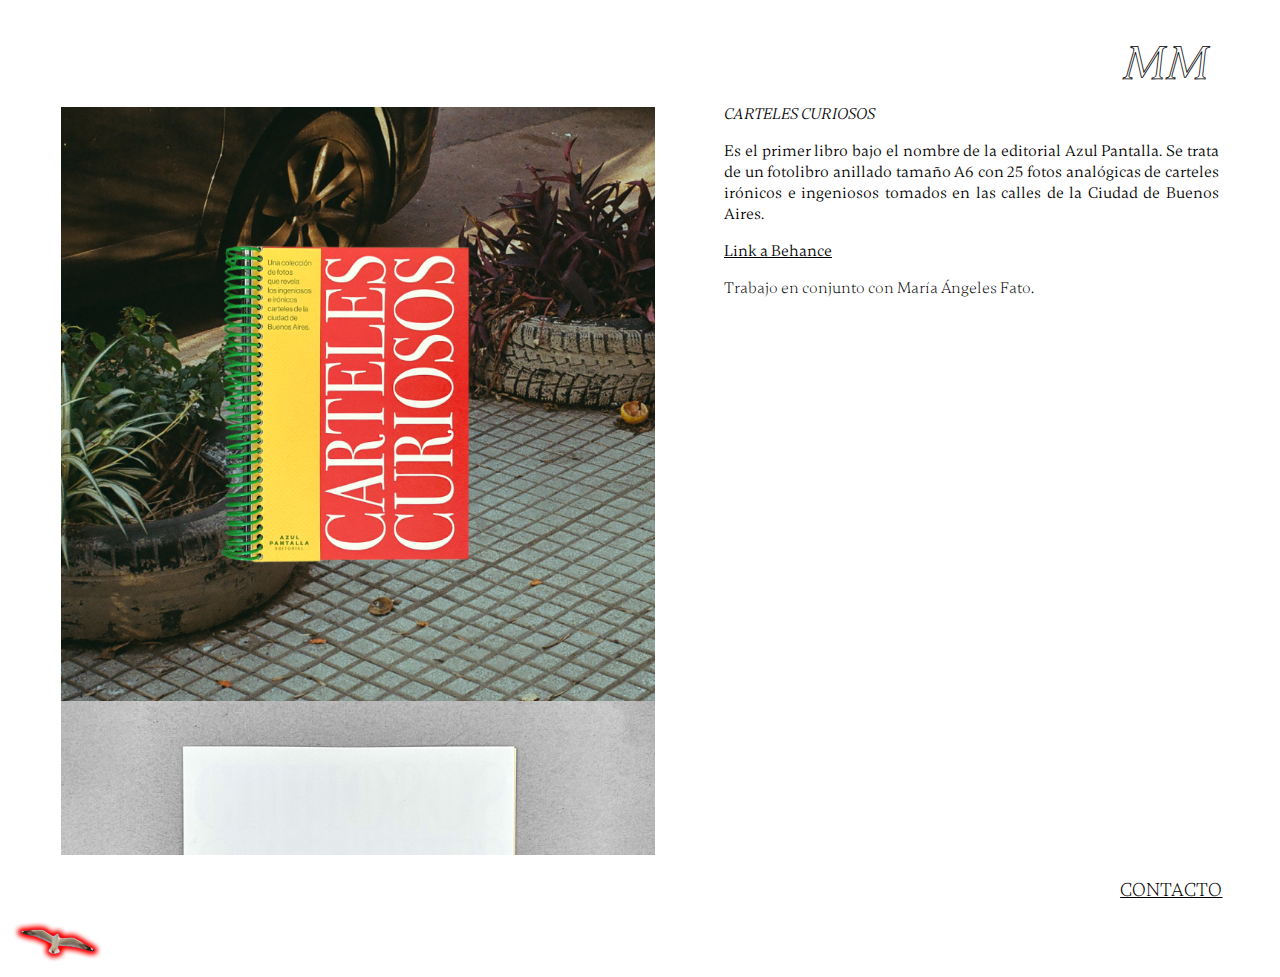
==== pages/carteles.html @ d60d1e5a "Add files via upload" ====
<!DOCTYPE html>
<html lang="en">
<head>
    <meta charset="UTF-8">
    <meta http-equiv="X-UA-Compatible" content="IE=edge">
    <meta name="viewport" content="width=device-width, initial-scale=1.0">
    <title>Haceme la gauchada</title>
    
   <link rel="stylesheet" href="estiloscarteles.css">

</head>
<body>
       
    
<div class="contenedor">

<nav class="nav">

      <a href="../index.html" class="icono"><h1>MM</h1> </a>
</nav>

<main class="main-content">
    <p align="left"> <img src="imagenes2/carteles1.png" alt="" width="90%" style="float: inline-start" class="scroll"></p>
    <p align="left"> <img src="imagenes2/carteles3.png" alt="" width="90%" style="float: inline-start" class="scroll"></p>  
    <p align="left"> <img src="imagenes2/carteles4.png" alt="" width="90%" style="float: inline-start" class="scroll"></p> 
    <p align="left"> <img src="imagenes2/carteles5.png" alt="" width="90%" style="float: inline-start" class="scroll"></p> 
    <p align="left"> <img src="imagenes2/carteles2.png" alt="" width="90%" style="float: inline-start" class="scroll"></p> 
</main> 

<main class="main-content2">
    <h2> CARTELES CURIOSOS </h2>   
    <p class="parrafo"> Es el primer libro bajo el nombre de la editorial Azul Pantalla. Se trata de un fotolibro anillado tamaño A6 con 25 fotos analógicas de carteles irónicos e ingeniosos tomados en las calles de la Ciudad de Buenos Aires.
        </p>
    <p class="parrafo"> <a href= "https://www.behance.net/gallery/180832229/Carteles-Curiosos-Fotolibro-Azul-Pantalla-Editorial" target="_blank" style=color:black;> Link a Behance</a></p>
    <p class="parrafo2">Trabajo en conjunto con María Ángeles Fato.</p>
</main> 
   
<aside class="side-area">

</aside> 

<aside class="side-area2">

</aside>  
<footer class="footer">
    <a href="sobremi.html"><h3 class="icono2"> CONTACTO </h3></a>
</footer>
</div> 
<div class="cursor">
    <img src="imagenes2/cursor3.png">
          <script>
                const cursor = document.querySelector('.cursor');
    
    document.addEventListener('mousemove', e => {
        cursor.setAttribute("style", "top: "+(e.pageY - 10)+"px; left: "+(e.pageX - 10)+"px;")
    })
    
          </script>
    </div>
</body>

</html>
---- pages/estiloscarteles.css ----
@font-face {
    font-family: miFuente ;
    src: url(../fuente/Gambetta-Italic.otf);
    font-weight: 200;
    font-size: large;
 
} 

@font-face {
    font-family: miFuente2 ;
    src: url(../fuente/Gambetta-Regular.otf);
    font-weight: 100;
} 

@font-face {
    font-family: miFuente3 ;
    src: url(../fuente/Gambetta-Light.otf);
    font-weight: 100;
} 

*{
    box-sizing: border-box;
}

header { 
content: flex;
} 

.contenedor{
width: 100%;
height: 100vh;
display:grid;
grid-template-areas: 
"nav nav nav nav"
"side-area main Main2 side-area2"
"side-area main Main2 side-area2"
"footer footer footer footer";
grid-gap: 0.2rem;
grid-template-rows: 80px 1fr 1fr 50px;
grid-template-columns: 50px 4fr 3fr 50px;

}

.nav{
    grid-area:nav;
    display: block;
    clear: both;
    /* background-color: yellow; */
}

h1 {
    font-family: miFuente;
    font-size: 3em;
    font-weight: 200;
    text-align: right;
    margin-top: 2%;
    margin-right: 5%;
    -webkit-text-fill-color: transparent;
    -webkit-text-stroke: 0.8px;
}


.main-content{
    grid-area: main;
  overflow: scroll;
}

p {
    gap: 0;
   
}
h2{
    font-family: miFuente;
    font-size: 1em;
    font-weight: 200;
   
}

h3 {
    font-family: miFuente3;
    font-size: 1.2em;
    font-weight: 200;
    margin-left: 88%;
}

.icono{
    text-decoration: none;
    color: black;

}

.icono2{
    text-decoration: none;
    color: black;
    text-decoration: underline;
    color: black;

}

.icono2:hover {
    color: red;
     transition: .4es ease;
       }  


.icono:hover {
    color: red;
     transition: .4es ease;
       }  
   

.parrafo{
   
    font-family: miFuente2;
    font-size: 1em;
    font-weight: 200;
    text-align: justify;
}
.parrafo2{
    font-family: miFuente3;
    font-size: 1em;
    font-weight: 200; 
    text-align: justify;
}


.main-content2{
    grid-area: Main2;
    /* background-color: aqua; */
   
}

.side-area {
    /* background-color: blueviolet; */
    grid-area: side-area;
}

.side-area2 {
    /* background-color: pink; */
    grid-area: side-area2;
} 

.footer {
    grid-area: footer;
}




@media  (max-width:800px){

    h1 {
        font-family: miFuente;
        font-size: 3em;
        font-weight: 200;
        margin-top: 2%;
        margin-left: 40%;
    
        -webkit-text-fill-color: transparent;
        -webkit-text-stroke: 0.8px;
    }
    .footer {
        grid-area: footer;
       
    }

    .scroll {
    margin-left: 5%;
   }  

   h2 {
    margin-left: 5%;
   }  

   h3 {
    font-family: miFuente3;
    font-size: 1.2em;
    font-weight: 200;
    margin-left: 40%;
}

    .parrafo{
        font-family: miFuente2;
        font-size: 1em;
        font-weight: 200;
        width: 85%;
        margin-left: 5%;
        text-align: justify;
       
       
    }
    .contenedor  { grid-template-columns: 1fr;
        grid-template-rows: 0.4fr 0.4fr 10fr 0.5fr 1.2fr 1fr;
        grid-template-areas: 
        "nav"
        "side-area"
        "main"
        "Main2"
        "side-area2"
        "footer";
}

}

.cursor {
    
   
    position: absolute;
    transition-duration: 1000ms;
    transition-timing-function: ease-out;
    animation: cursorAnim .5s infinite alternate;
    pointer-events: none;
}
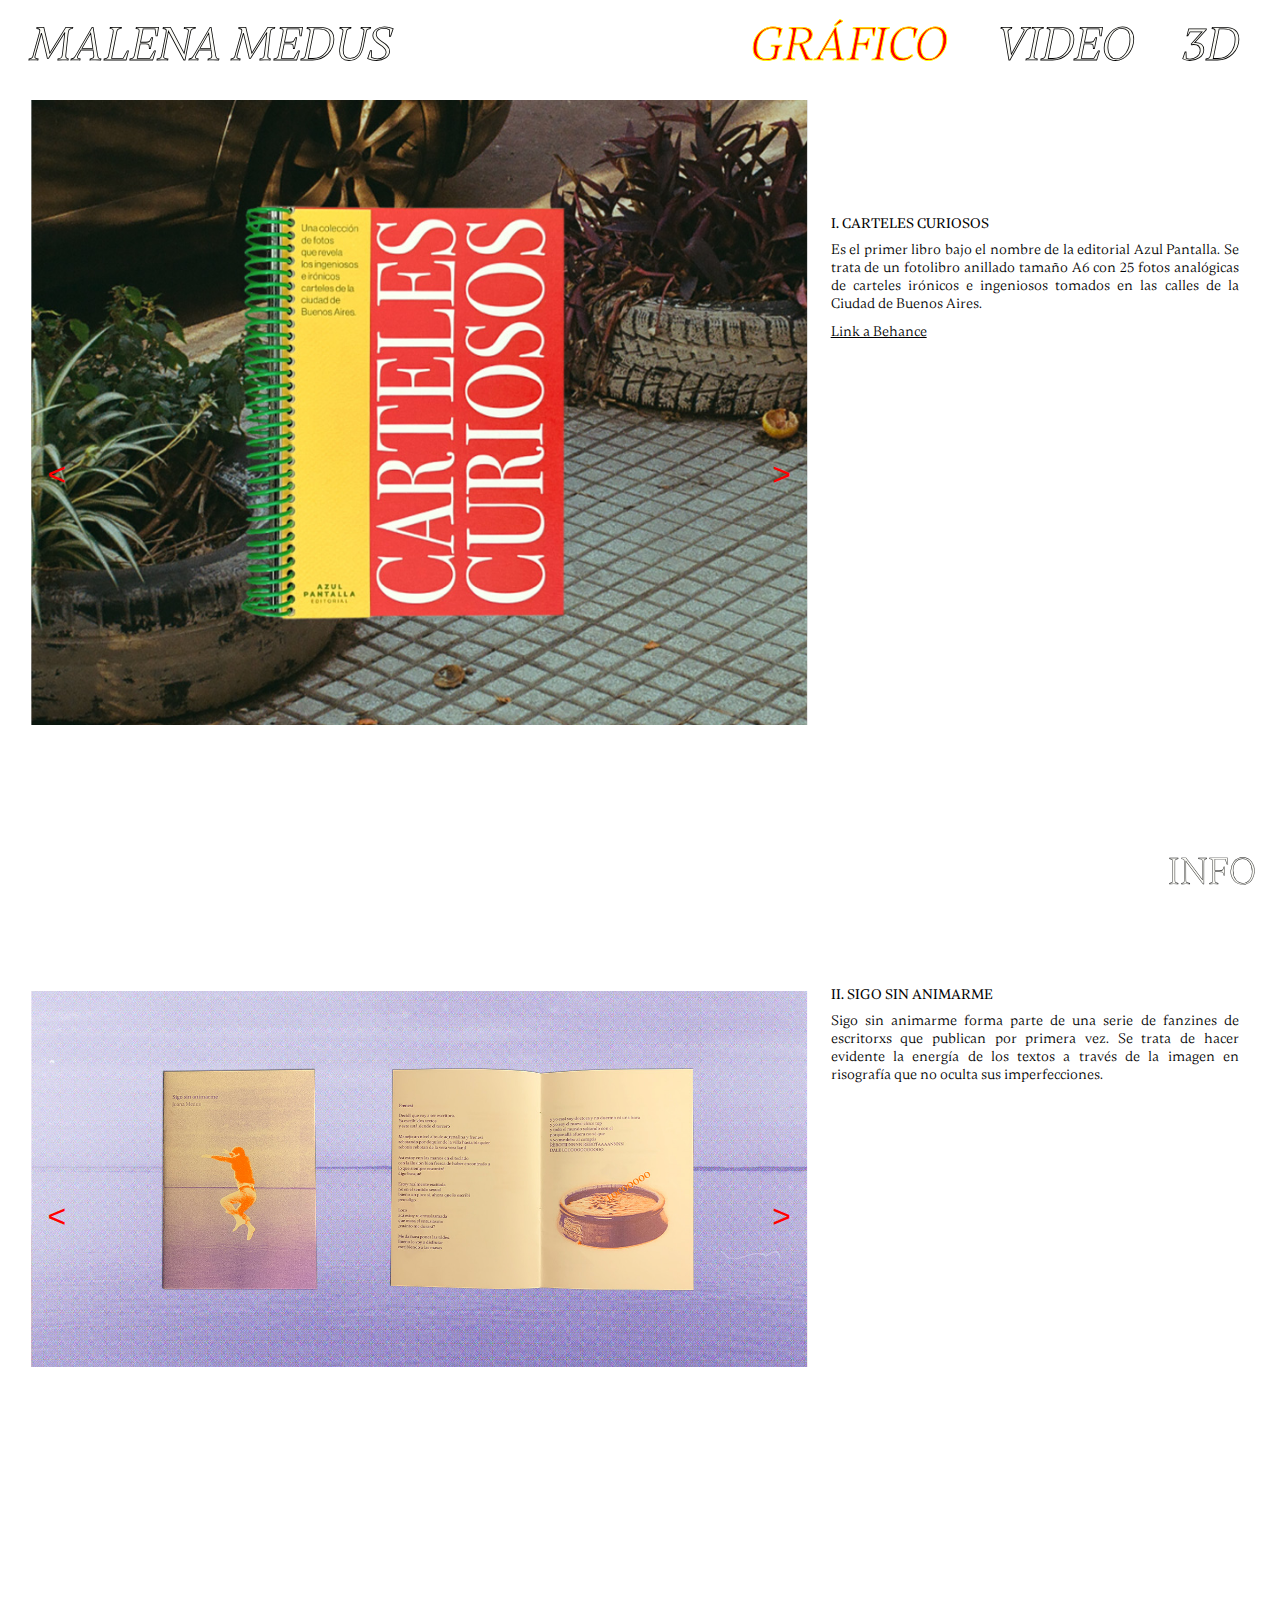
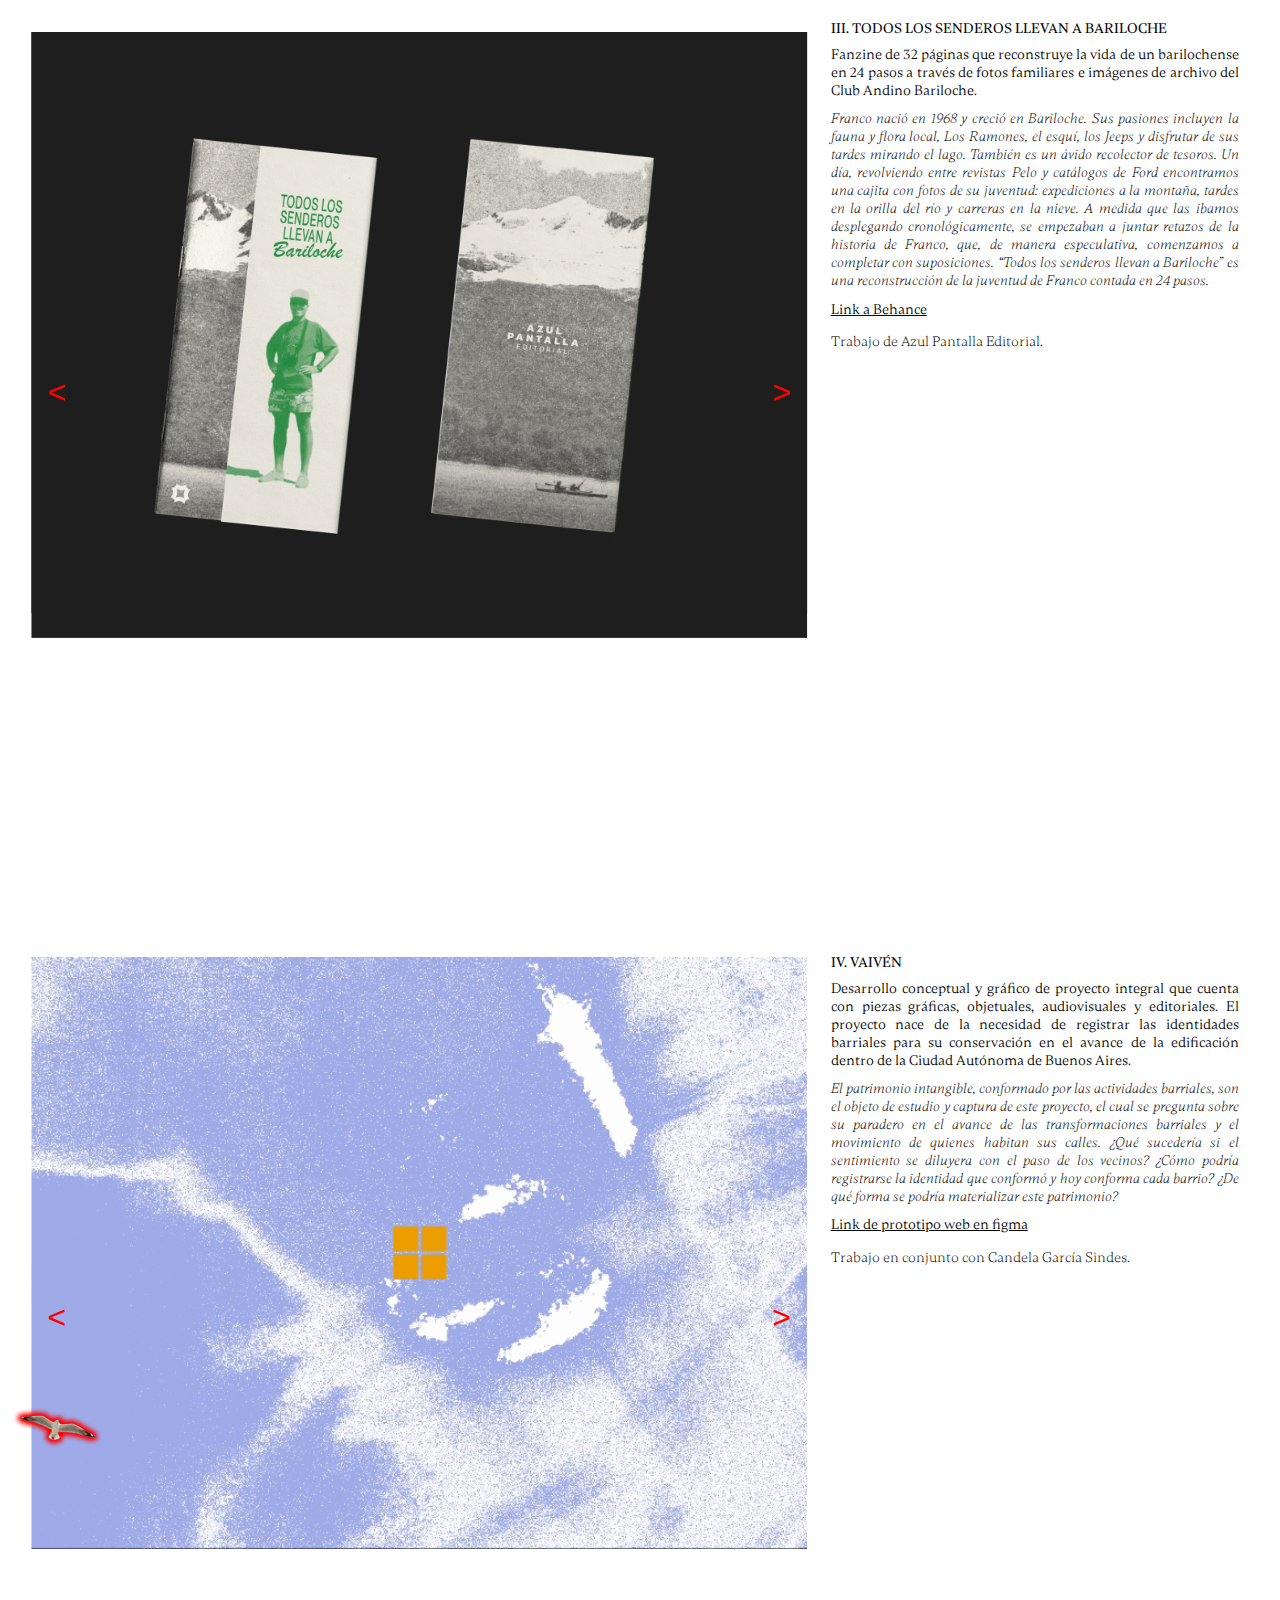
==== commit a0f7631e: "Add files via upload" ====
--- a/pages/carteles.html
+++ b/pages/carteles.html
@@ -4,7 +4,7 @@
     <meta charset="UTF-8">
     <meta http-equiv="X-UA-Compatible" content="IE=edge">
     <meta name="viewport" content="width=device-width, initial-scale=1.0">
-    <title>Haceme la gauchada</title>
+    <title>Gráfico</title>
     
    <link rel="stylesheet" href="estiloscarteles.css">
 
@@ -13,48 +13,293 @@
        
     
 <div class="contenedor">
-
-<nav class="nav">
-
-      <a href="../index.html" class="icono"><h1>MM</h1> </a>
-</nav>
-
-<main class="main-content">
-    <p align="left"> <img src="imagenes2/carteles1.png" alt="" width="90%" style="float: inline-start" class="scroll"></p>
-    <p align="left"> <img src="imagenes2/carteles3.png" alt="" width="90%" style="float: inline-start" class="scroll"></p>  
-    <p align="left"> <img src="imagenes2/carteles4.png" alt="" width="90%" style="float: inline-start" class="scroll"></p> 
-    <p align="left"> <img src="imagenes2/carteles5.png" alt="" width="90%" style="float: inline-start" class="scroll"></p> 
-    <p align="left"> <img src="imagenes2/carteles2.png" alt="" width="90%" style="float: inline-start" class="scroll"></p> 
+    <header>
+    
+        <h1>
+        <a href="../index.html" class="logocorto"> MM </a>
+        <a href="../index.html" class="logo"> MALENA MEDUS </a>
+        </h1>
+        <nav>
+              <h1>
+        
+        <a href="carteles.html" class="graficocorto"> 1. </a>
+        <a href="energia.html" class="videocorto"> 2.</a>
+        <a href="sonirico.html" class="tresdecorto"> 3. </a> 
+        
+        <a href="carteles.html" class="grafico"> GRÁFICO </a>
+        <a href="energia.html" class="video"> VIDEO</a>
+        <a href="sonirico.html" class="tresde"> 3D </a> 
+        
+        </h1>
+        
+        </nav>
+        </header>
+
+
+
+<main class="main">
+
+    <div class="carousel">
+    
+      <img src="imagenes2/carteles4.jpg" alt="" width="100%"  >
+      <img src="imagenes2/carteles2.jpg" alt="" width="100%">
+      <img src="imagenes2/carteles3.jpg" alt=""  width="100%" >
+      <img src="imagenes2/carteles1.jpg" alt=""  width="100%">
+      
+
+  <button class="prev"> < </button>
+  <button class="next"> > </button>
+              </div>
+            </main> 
+              <main class="mainuno">
+                <h2> I. CARTELES CURIOSOS </h2>   
+                <p class="parrafo"> Es el primer libro bajo el nombre de la editorial Azul Pantalla. Se trata de un fotolibro anillado tamaño A6 con 25 fotos analógicas de carteles irónicos e ingeniosos tomados en las calles de la Ciudad de Buenos Aires.
+                    </p>
+                <p class="link"> <a href= "https://www.behance.net/gallery/180832229/Carteles-Curiosos-Fotolibro-Azul-Pantalla-Editorial" target="_blank" style=color:black;> Link a Behance</a></p>
+                <!-- <p class="parrafo2">Trabajo de Azul Pantalla Editorial.</p> -->
+                
+            </main> 
+  
+ <main class="main2">
+<div class="carousel2">
+    
+   
+     <img src="imagenes2/animo2.jpg" alt="" width="100%">
+      
+     
+     <img src="imagenes2/animo.jpg" alt="" width="100%">
+
+     <button class="prev2"> < </button>
+     <button class="next2"> > </button>
+          </div>
+        </main> 
+          <main class="maindos">
+            <h2> II. SIGO SIN ANIMARME </h2>   
+            <p class="parrafo"> Sigo sin animarme forma parte de una serie de fanzines de escritorxs que publican por primera vez. Se trata de hacer evidente la energía de los textos a través de la imagen en risografía que no oculta sus imperfecciones.
+           
+        
+    </main> 
+
+    <main class="main3">
+          <div class="carousel4">
+   
+         
+         
+        <img src="imagenes2/INTERIORDOBLADO.gif" alt="" width="100%" >
+        
+    
+        <img src="imagenes2/bari3.jpg" alt=""width="100%" >
+        <img src="imagenes2/bariloche1.jpg"  width="100%">
+
+        <button class="prev4"> < </button>
+        <button class="next4"> > </button>
+           
+                  </div>
+                </main> 
+                  <main class="maintres">
+                    <h2> III. TODOS LOS SENDEROS LLEVAN A BARILOCHE </h2>   
+                    <p class="parrafo"> Fanzine de 32 páginas que reconstruye la vida de un barilochense en 24 pasos a través de fotos familiares e imágenes de archivo del Club Andino Bariloche. </p>
+                
+                        <p class="parrafo3">   Franco nació en 1968 y creció en Bariloche. Sus pasiones incluyen la fauna y flora local, Los Ramones, el esquí, los Jeeps y disfrutar de sus tardes mirando el lago. También es un ávido recolector de tesoros.
+                            Un día, revolviendo entre revistas Pelo y catálogos de Ford encontramos una cajita con fotos de su juventud: expediciones a la montaña, tardes en la orilla del río y carreras en la nieve. A medida que las ibamos desplegando cronológicamente, se empezaban a juntar retazos de la historia de Franco, que, de manera especulativa, comenzamos a completar con suposiciones.
+                            
+                            “Todos los senderos llevan a Bariloche” es una reconstrucción de la juventud de Franco contada en 24 pasos.</p>
+                        <p class="link"> <a href="https://www.behance.net/gallery/196760329/Todos-los-senderos-llevan-a-Bariloche-Fanzine" target="_blank" style=color:black;> Link a Behance</a></p>
+                    <p class="parrafo2">Trabajo de Azul Pantalla Editorial.</p>
+                   
+             
+              
+            </main>  
+        
+<main class="main4">
+<div class="carousel3">
+   
+  
+   <img src="imagenes2/VAIVEN---36.jpg" alt="" width="260%" >
+
+
+   <img src="imagenes2/vaiven20.jpg" alt="" width="300%" style="float: inline-start" >
+   <img src="imagenes2/vaiven21.jpg" alt="" width="260%" style="float: inline-start" >
+   <img src="imagenes2/vaiven22.jpg"  alt="" width="245%" style="float: inline-start" >
+   <img src= "imagenes2/logovaiven-3.gif" alt="" width="170%" style="float: inline-start" >
+
+
+          
+   <button class="prev3"> < </button>
+   <button class="next3"> > </button>
+          </div>
+        </main> 
+          <main class="maincuatro">
+            <h2> IV. VAIVÉN </h2>   
+            <p class="parrafo"> Desarrollo conceptual y gráfico de proyecto integral que cuenta con piezas gráficas, objetuales, audiovisuales y
+                editoriales. 
+                El proyecto nace de la necesidad de registrar las identidades barriales para su conservación en el
+                avance de la edificación dentro de la Ciudad Autónoma de Buenos Aires. </p>
+
+                <p class="parrafo3">   El patrimonio intangible, conformado por las actividades
+                barriales, son el objeto de estudio y captura de este
+                proyecto, el cual se pregunta sobre su paradero en el
+                avance de las transformaciones barriales y el movimiento
+                de quienes habitan sus calles.
+                ¿Qué sucedería si el sentimiento se diluyera con el
+                paso de los vecinos? ¿Cómo podría registrarse la
+                identidad que conformó y hoy conforma cada
+                barrio? ¿De qué forma se podría materializar este
+                patrimonio?</p>
+                <p class="link"> <a href="https://www.figma.com/proto/sp6YXnuaDntMx0clqWg7hq/Vaiv%C3%A9n?page-id=428%3A321&type=design&node-id=465-437&viewport=225%2C-259%2C0.09&t=wftnXRFK0OGxL5DE-1&scaling=min-zoom&starting-point-node-id=536%3A1163&mode=design" target="_blank" style=color:black;> Link de prototipo web en figma</a></p>
+            <p class="parrafo2">Trabajo en conjunto con Candela García Sindes.</p>
+           
+
+         
 </main> 
 
-<main class="main-content2">
-    <h2> CARTELES CURIOSOS </h2>   
-    <p class="parrafo"> Es el primer libro bajo el nombre de la editorial Azul Pantalla. Se trata de un fotolibro anillado tamaño A6 con 25 fotos analógicas de carteles irónicos e ingeniosos tomados en las calles de la Ciudad de Buenos Aires.
-        </p>
-    <p class="parrafo"> <a href= "https://www.behance.net/gallery/180832229/Carteles-Curiosos-Fotolibro-Azul-Pantalla-Editorial" target="_blank" style=color:black;> Link a Behance</a></p>
-    <p class="parrafo2">Trabajo en conjunto con María Ángeles Fato.</p>
-</main> 
-   
-<aside class="side-area">
-
-</aside> 
-
-<aside class="side-area2">
-
-</aside>  
+
+
+
+
+
+
+
+
+ 
 <footer class="footer">
-    <a href="sobremi.html"><h3 class="icono2"> CONTACTO </h3></a>
+
+    <h3> <a href="sobremi.html"class="icono3">  INFO </a>
+    </h3>
 </footer>
+
 </div> 
+
+
+
+
 <div class="cursor">
     <img src="imagenes2/cursor3.png">
           <script>
                 const cursor = document.querySelector('.cursor');
     
     document.addEventListener('mousemove', e => {
-        cursor.setAttribute("style", "top: "+(e.pageY - 10)+"px; left: "+(e.pageX - 10)+"px;")
+        cursor.setAttribute("style", "top: "+(e.pageY - 10)+"px; left: "+(e.pageX - 10)+ "px;")
     })
-    
+
+let currentIndex = 0;     
+const carousel = document.querySelector('.carousel');
+const images = carousel.querySelectorAll('img');
+
+
+carousel.querySelector('.prev').addEventListener('click', () => {
+  currentIndex--;
+  if (currentIndex < 0) {
+    currentIndex = images.length - 1; 
+  } 
+  updateCarousel(); 
+});
+
+carousel.querySelector('.next').addEventListener('click', () => { 
+currentIndex++; 
+if (currentIndex > images.length - 1) {
+ currentIndex = 0; 
+} 
+  updateCarousel(); 
+});
+
+function updateCarousel() {
+  images.forEach((image, index) => {
+    if (index === currentIndex) {
+      image.style.display = 'block';
+    } else {
+      image.style.display = 'none';
+    }
+  });
+}
+
+const carousel2 = document.querySelector('.carousel2');
+const images2 = carousel2.querySelectorAll('img');
+let currentIndex2 = 0;
+carousel2.querySelector('.prev2').addEventListener('click', () => {
+  currentIndex2--;
+  if (currentIndex2 < 0) {
+    currentIndex2 = images2.length - 1; 
+  } 
+  updateCarousel2(); 
+});
+
+carousel2.querySelector('.next2').addEventListener('click', () => { 
+currentIndex2++; 
+if (currentIndex2 > images2.length - 1) {
+ currentIndex2 = 0; 
+} 
+  updateCarousel2(); 
+});
+
+function updateCarousel2() {
+  images2.forEach((image, index) => {
+    if (index === currentIndex2) {
+      image.style.display = 'block';
+    } else {
+      image.style.display = 'none';
+    }
+  });
+}
+
+const carousel4 = document.querySelector('.carousel4');
+const images4 = carousel4.querySelectorAll('img');
+let currentIndex4 = 0;
+carousel4.querySelector('.prev4').addEventListener('click', () => {
+  currentIndex4--;
+  if (currentIndex4 < 0) {
+    currentIndex4 = images4.length - 1; 
+  } 
+  updateCarousel4(); 
+});
+
+carousel4.querySelector('.next4').addEventListener('click', () => { 
+currentIndex4++; 
+if (currentIndex4 > images4.length - 1) {
+ currentIndex4 = 0; 
+} 
+  updateCarousel4(); 
+});
+
+function updateCarousel4() {
+  images4.forEach((image, index) => {
+    if (index === currentIndex4) {
+      image.style.display = 'block';
+    } else {
+      image.style.display = 'none';
+    }
+  });
+}
+
+const carousel3 = document.querySelector('.carousel3');
+const images3 = carousel3.querySelectorAll('img');
+let currentIndex3 = 0;
+carousel3.querySelector('.prev3').addEventListener('click', () => {
+  currentIndex3--;
+  if (currentIndex3 < 0) {
+    currentIndex3 = images3.length - 1; 
+  } 
+  updateCarousel3(); 
+});
+
+carousel3.querySelector('.next3').addEventListener('click', () => { 
+currentIndex3++; 
+if (currentIndex3 > images3.length - 1) {
+ currentIndex3 = 0; 
+} 
+  updateCarousel3(); 
+});
+
+function updateCarousel3() {
+  images3.forEach((image, index) => {
+    if (index === currentIndex3) {
+      image.style.display = 'block';
+    } else {
+      image.style.display = 'none';
+    }
+  });
+}
+
           </script>
     </div>
 </body>
--- a/pages/estiloscarteles.css
+++ b/pages/estiloscarteles.css
@@ -18,61 +18,450 @@
     font-weight: 100;
 } 
 
+@font-face {
+    font-family: mifuente4;
+    src: url(../fuente/Gambetta-Medium.otf);
+}
+@font-face {
+    font-family: miFuente5 ;
+    src: url(../fuente/Gambetta-LightItalic.otf);
+    font-weight: 100;
+} 
 *{
     box-sizing: border-box;
 }
 
+.body {
+    margin: 0;
+    height: 100vh;
+    background-color: #fafaf5;
+    position: relative;
+    min-height: 100vh;
+}
+.wrapper {
+    display: flex;   
+    flex-wrap: wrap;
+}
+
+.carousel, .mainuno {
+    flex: 1;
+}
+a:link{ text-decoration: none;}
 header { 
-content: flex;
-} 
+    grid-area: header;
+    display: flex;
+    position: sticky;
+    top: 1.5%;
+    margin-top: 0%;
+    height: 90%;
+    width: 100%;
+    padding: 2px 2px;
+    justify-content: space-between;
+    align-items: center;
+    margin-left: 1.5%;
+    z-index:100;
+  /* background-color: red; */
+    
+    
+    } 
+    header nav{
+     word-spacing: 40px;
+     margin-right: 4%;
+     -webkit-text-fill-color: transparent;
+     -webkit-text-stroke: 0.8px;
+     
+    
+    }
+    header nav a {
+        text-decoration: none;
+        margin-top: 5%;
+    -webkit-text-fill-color:#fafaf5 ;
+        -webkit-text-stroke: 0.8px;
+        -webkit-text-stroke-color: black;
+      
+    
+    }
+    
+    .logo {
+
+        text-decoration: none;
+        -webkit-text-fill-color: #fafaf5;
+        -webkit-text-stroke: 0.8px;
+        -webkit-text-stroke-color: black;
+    
+
+    }
+    .logo:hover{
+ 
+
+        -webkit-text-fill-color: rgba(255, 255, 104, 0.801) ;
+        -webkit-text-stroke: 0.8px;
+        -webkit-text-stroke-color: black;
+        text-decoration: none;
+    
+    }
+    .logocorto {
+ 
+        text-decoration: none;
+        -webkit-text-fill-color: #fafaf5;
+        -webkit-text-stroke: 0.8px;
+        -webkit-text-stroke-color: black;
+        display: none;
+    
+    
+    }
+    .logocorto:hover {
+ 
+        -webkit-text-fill-color: rgba(255, 255, 104, 0.801) ;
+        -webkit-text-stroke: 0.8px;
+        -webkit-text-stroke-color: black;
+        text-decoration: none;
+    
+    
+    }
+    
+    h1 {
+       
+        font-family: miFuente;
+        font-size: 3em;
+        font-weight: 200;
+    
+       
+        -webkit-text-fill-color:#fafaf5 ;
+        -webkit-text-stroke: 0.8px;
+        -webkit-text-stroke-color: black;
+    }
 
 .contenedor{
-width: 100%;
-height: 100vh;
 display:grid;
 grid-template-areas: 
-"nav nav nav nav"
-"side-area main Main2 side-area2"
-"side-area main Main2 side-area2"
-"footer footer footer footer";
+"header header header header"
+"side-area main mainuno side-area2"
+"side-area main2 maindos side-area2"
+"side-area main3 maintres side-area2"
+"side-area main4 maincuatro side-area2"
+"footer footer footer footer ";
 grid-gap: 0.2rem;
-grid-template-rows: 80px 1fr 1fr 50px;
-grid-template-columns: 50px 4fr 3fr 50px;
-
-}
-
-.nav{
-    grid-area:nav;
-    display: block;
-    clear: both;
+grid-template-rows: 70px 800px 500px 800px 800px 0px;
+grid-template-columns: 0px 2fr 1fr 30px;
+
+}
+
+
+    
+
+
+.main{
+    grid-area: main;
+    /* background-color: blue; */
+
+}
+.mainuno{
+    grid-area: maindos;
+   margin-top: -168%;
+ /* background-color: blue; */
+}
+
+
+.main2{
+    grid-area: main2;
+    /* background-color: aqua;   
+     */
+}
+
+.maindos{
+    grid-area: maindos;
+    /* background-color: red; */
+    margin-top: 21%
+
+}
+
+.main3{
+    grid-area: main3;
+    /* background-color: aqua;    */
+
     /* background-color: yellow; */
 }
 
-h1 {
-    font-family: miFuente;
-    font-size: 3em;
-    font-weight: 200;
-    text-align: right;
-    margin-top: 2%;
-    margin-right: 5%;
-    -webkit-text-fill-color: transparent;
-    -webkit-text-stroke: 0.8px;
-}
-
-
-.main-content{
-    grid-area: main;
-  overflow: scroll;
-}
+.maintres{
+    grid-area: maintres;
+    /* background-color: red; */
+    margin-top: 53%
+
+}
+
+.main4{
+    grid-area: main4;
+    /* background-color: aqua;    */
+ 
+}
+.maincuatro{
+    grid-area: maincuatro;
+    /* background-color: red; */
+    margin-top: 85%
+}
+
+
+.carousel {
+    width: 95%;
+    height: 85%;
+    justify-content: center;
+ 
+    position: relative;
+    overflow: clip;
+    margin-top: -5%;
+
+    box-sizing: border-box;
+
+    transform: translate(-50%, -50%);
+    top: 50%;
+    left: 50%;
+    /* background-color: red; */
+
+
+}
+
+.carousel img {
+
+position:absolute;
+top: 0;
+left: 0;
+
+object-fit: containt !important;
+max-width: 100%;
+height: auto;
+
+
+}
+.carousel button {
+
+    position: absolute;
+    top: 55%;
+    transform: translateY(-50%);
+    background-color: transparent;
+    border: none;
+    color: red;
+    font-size: 32px;
+    cursor: pointer;
+    
+    }
+
+    .carousel .prev {
+        left:10px;
+
+      }
+      .carousel .next {
+        right: 10px;
+      }
+      .carousel .prev:hover {
+        left:10px;
+        color: #f5f558;
+
+      }
+      .carousel .next:hover {
+        right: 10px;
+        color: #f5f558;
+      }
+
+
+
+
+
+.carousel2 {
+    max-width: 95%;
+    height: 90%;
+    justify-content: center;
+    position: relative;
+    overflow: clip;
+    margin-top: 10%;
+    margin-left: 0%;
+    box-sizing: border-box;
+    border: 10px;
+    border-color: red;
+
+    transform: translate(-50%, -50%);
+    top: 50%;
+    left: 50%;
+    /* background-color: red; */
+
+}
+.carousel2 img {
+
+    position:absolute;
+    top: 0;
+    left: 0;
+    max-width: 100%;
+    height: auto;
+    
+    
+    }
+    .carousel2 button {
+    
+        position: absolute;
+        top: 50%;
+        transform: translateY(-50%);
+        background-color: transparent;
+        border: none;
+        color: red;
+        font-size: 32px;
+        cursor: pointer;
+        
+        }
+    
+        .carousel2 .prev2 {
+            left:10px;
+    
+          }
+          .carousel2 .next2 {
+            right: 10px;
+          }
+          .carousel2 .prev2:hover {
+            left:10px;
+            color: yellow;
+    
+          }
+          .carousel2 .next2:hover {
+            right: 10px;
+            color: yellow;
+          }
+    
+
+
+
+.carousel4 {
+    width: 95%;
+    height: 90%;
+    margin-top: 25%;
+    margin-left: 0%;
+    justify-content: center;
+    position: relative;
+    overflow: clip;
+    box-sizing: border-box;
+  
+   
+
+    transform: translate(-50%, -50%);
+    top: 50%;
+    left: 50%;
+    /* background-color: red; */
+
+}
+.carousel4 img {
+
+    position:absolute;
+   
+    
+    max-width: 100%;
+    height: auto;
+    
+    
+    }
+    .carousel4 button {
+    
+        position: absolute;
+        top: 50%;
+        transform: translateY(-50%);
+        background-color: transparent;
+        border: none;
+        color: red;
+        font-size: 32px;
+        cursor: pointer;
+        
+        }
+    
+        .carousel4 .prev4 {
+            left:10px;
+    
+          }
+          .carousel4 .next4 {
+            right: 10px;
+          }
+          .carousel4 .prev4:hover {
+            left:10 px;
+            color: yellow;
+    
+          }
+          .carousel4 .next4:hover {
+            right: 10px;
+            color: yellow;
+          }
+    
+    .carousel3 {
+            width: 95%;
+            height: 90%;
+            justify-content: center;
+            position: relative;
+            overflow: clip;
+            margin-top: 40%;
+            margin-left: 0%;
+            box-sizing: border-box;
+            /* border: 10px;
+            border-color: red; */
+        
+            transform: translate(-50%, -50%);
+            top: 50%;
+            left: 50%;
+            /* background-color: red; */
+        
+        
+        }
+        
+        .carousel3 img {
+        
+            position:absolute;
+           
+        
+            max-width: 100%;
+            height: auto;
+            
+            
+            }
+            .carousel3 button {
+            
+                position: absolute;
+                top: 50%;
+                transform: translateY(-50%);
+                background-color: transparent;
+                border: none;
+                color: red;
+                font-size: 32px;
+                cursor: pointer;
+                
+                }
+            
+                .carousel3 .prev3 {
+                    left:10px;
+            
+                  }
+                  .carousel3 .next3 {
+                    right: 10px;
+                  }
+                  .carousel3 .prev3:hover {
+                    left:10px;
+                    color: yellow;
+            
+                  }
+                  .carousel3 .next3:hover {
+                    right: 10px;
+                    color: yellow;
+                  }
+            
+
+
+
+
+
 
 p {
     gap: 0;
    
 }
 h2{
-    font-family: miFuente;
-    font-size: 1em;
+    margin-top: 4%;
+    font-family: mifuente4;
+    font-size: 0.9em;
     font-weight: 200;
+ 
    
 }
 
@@ -96,7 +485,33 @@
     color: black;
 
 }
-
+.icono3{
+    text-decoration: none;
+    position: relative;
+    font-size: 2em;
+    margin-left: 50%;
+    margin-top: 16%;
+
+    -webkit-text-fill-color:#fafaf5 ;
+    -webkit-text-stroke: 0.4px;
+    -webkit-text-stroke-color: black;
+   
+    
+}
+
+.icono3:hover{
+    position: relative;
+    font-size: 2em;
+    margin-left: 50%;
+    margin-top: 16%;
+    color: black;
+
+    -webkit-text-fill-color: yellow ;
+    -webkit-text-stroke: 0.4px;
+    -webkit-text-stroke-color: red;
+    text-decoration: none;
+    
+}
 .icono2:hover {
     color: red;
      transition: .4es ease;
@@ -110,28 +525,105 @@
    
 
 .parrafo{
-   
+   margin-top: -1%;
     font-family: miFuente2;
-    font-size: 1em;
+    font-size: 0.9em;
     font-weight: 200;
     text-align: justify;
 }
 .parrafo2{
     font-family: miFuente3;
-    font-size: 1em;
+    font-size: 0.9em;
     font-weight: 200; 
-    text-align: justify;
-}
-
-
-.main-content2{
-    grid-area: Main2;
-    /* background-color: aqua; */
-   
+    
+}
+.parrafo3{
+    margin-top: -1%;
+     font-family: miFuente5;
+     font-size: 0.9em;
+     font-weight: 200;
+     text-align: justify;
+ }
+
+.link{
+    margin-top: -1%;
+     font-family: miFuente2;
+     font-size: 0.9em;
+     font-weight: 200;
+     text-align: justify;
+     text-decoration: underline;
+ }
+
+.tresde:hover{ -webkit-text-fill-color: rgb(158, 14, 241) ;
+    -webkit-text-stroke: 0.8px;
+    -webkit-text-stroke-color: yellow;
+
+}
+.grafico {
+    -webkit-text-fill-color: red ;
+    -webkit-text-stroke: 0.8px;
+    -webkit-text-stroke-color: yellow;
+}
+
+.video:hover {
+    -webkit-text-fill-color: green ;
+    -webkit-text-stroke: 0.8px;
+    -webkit-text-stroke-color: yellow;
+}
+
+.graficocorto {
+    
+    -webkit-text-fill-color: #fafaf5;
+    -webkit-text-stroke: 0.8px;
+    -webkit-text-stroke-color: black;
+    display: none;
+    
+}
+
+.videocorto{
+ 
+    -webkit-text-fill-color: #fafaf5;
+    -webkit-text-stroke: 0.8px;
+    -webkit-text-stroke-color: black;
+    display: none;
+}
+
+.tresdecorto {
+    display:none;
+    -webkit-text-fill-color: #fafaf5;
+    -webkit-text-stroke: 0.8px;
+    -webkit-text-stroke-color: black;
+    display: none;
+
+}
+
+.graficocorto:hover {
+    
+    -webkit-text-fill-color: red;
+    -webkit-text-stroke: 0.3px;
+    -webkit-text-stroke-color: yellow;
+    display: none;
+}
+
+.videocorto:hover{
+ 
+    -webkit-text-fill-color: green;
+    -webkit-text-stroke: 0.3px;
+    -webkit-text-stroke-color: yellow;
+    display: none;
+}
+
+.tresdecorto:hover {
+ 
+    -webkit-text-fill-color: rgb(158, 14, 241);
+    -webkit-text-stroke: 0.8px;
+    -webkit-text-stroke-color: yellow;
+    display: none;
+
 }
 
 .side-area {
-    /* background-color: blueviolet; */
+    background-color: blueviolet;
     grid-area: side-area;
 }
 
@@ -142,72 +634,432 @@
 
 .footer {
     grid-area: footer;
-}
-
-
-
-
-@media  (max-width:800px){
-
-    h1 {
-        font-family: miFuente;
-        font-size: 3em;
-        font-weight: 200;
-        margin-top: 2%;
-        margin-left: 40%;
-    
+    position:sticky;
+    width: 95%;
+   
+    bottom: 8%;
+    margin-top:40%;
+   
+    margin-left: 2.5%;
+    /* background-color: red; */
+
+  
+    
+}
+
+
+@media (max-width:500px) {
+
+    .contenedor {
+        grid-template-columns: 100% ;
+        grid-template-rows: 1px  1px 1px;
+        grid-template-areas:
+            "header"
+            "side-area"
+            "main" 
+            "mainuno"
+            "main2"
+            "maindos"
+            "main3"
+            "maintres"
+            "main4"
+            "maincuatro"
+            "footer";
+    }
+
+    .logo{
+        display: none;
+    }
+    .logocorto{
+
+      margin-left: 20%;
+      display:flex;
+      margin-top: 9%;
+  
+      
+    
+    }
+
+
+header nav{
+    margin-top: 14%;
+    justify-content: space-between;
+    word-spacing: 40px;
+    margin-right: 3.5%;
+    -webkit-text-fill-color: transparent;
+    -webkit-text-stroke: 0.8px;
+    
+   
+   
+   }
+
+   header nav {
+
+    word-spacing: 40px;
+        margin-right: 8%;
+        margin-top: 10%;
+        width: 40%;
         -webkit-text-fill-color: transparent;
         -webkit-text-stroke: 0.8px;
-    }
-    .footer {
-        grid-area: footer;
-       
-    }
-
-    .scroll {
-    margin-left: 5%;
-   }  
-
-   h2 {
-    margin-left: 5%;
-   }  
-
-   h3 {
-    font-family: miFuente3;
-    font-size: 1.2em;
+        /* background-color: red; */
+    
+    }
+    
+
+.grafico{
+    display: none;}
+
+.video{
+    display: none;
+}
+.tresde{
+    display: none;
+}
+
+.graficocorto{
+    display:inline;
+    margin-left: 20%;
+margin-right: 20%;}
+
+.videocorto{
+    display: inline;
+    margin-right: 10%;
+    margin-right: 15%;
+}
+
+.tresdecorto{
+    display: inline;
+    margin-right: 15%;
+}
+
+.graficocorto:hover{
+    display: flex;}
+
+.videocorto:hover{
+    display: flex;
+}
+
+.tresdecorto:hover{
+    display: flex;
+}
+h1 {
+    margin-top: 15%;
+    display: flex;
+    font-family: miFuente;
+    font-size: 2.8em;
     font-weight: 200;
-    margin-left: 40%;
-}
-
-    .parrafo{
-        font-family: miFuente2;
-        font-size: 1em;
+
+    -webkit-text-fill-color: transparent;
+    -webkit-text-stroke: 0.8px;
+    
+}
+
+
+   .mainuno{
+    grid-area: main2;
+    margin-top: 82%;
+    width: 90%;
+    margin-left: 6%;
+    /* background-color: aqua; */ 
+      
+}
+.maindos{
+    grid-area: main2;
+    margin-top: 205%;
+    width: 90%;
+    margin-left: 6%;
+    /* background-color: aqua; */   
+}
+
+.maintres{
+    grid-area: main2;
+    /* background-color: aqua;    */
+    margin-top: 340%;
+    width: 90%;
+    height: 10%;
+    margin-left: 6%;
+}
+.maincuatro{
+    grid-area: main2;
+    /* background-color: aqua; */
+    height: 10%;   
+    margin-top: 555%;
+    width: 90%;
+    margin-left: 6%;
+}
+
+
+   
+
+    .carousel {
+        width: 90%;
+        height: 300px;
+        justify-content: center;
+        position: relative;
+        overflow: clip;
+        margin-top: 50%;
+        margin-left: 0%;
+        box-sizing: border-box;
+        border: 10px;
+        border-color: red;
+     
+    
+    }
+    .carousel img {
+
+        position:absolute;
+        top: 0;
+        left: 0;
+        
+        object-fit: containt !important;
+        max-width: 100%;
+        height: auto;
+        
+        
+        }
+        .carousel button {
+        
+            position: absolute;
+            top: 55%;
+            transform: translateY(-50%);
+            background-color: transparent;
+            border: none;
+            color: red;
+            font-size: 32px;
+            cursor: pointer;
+            
+            }
+        
+            .carousel .prev {
+                left:10px;
+        
+              }
+              .carousel .next {
+                right: 10px;
+              }
+
+          .carousel .prev:hover {
+            left:5px;
+            color: #f5f558;
+    
+          }
+          .carousel .next:hover {
+            right: 5px;
+            color: #f5f558;
+          }
+        
+   
+    .carousel2 {
+        width: 90%;
+        height: 200px;
+        justify-content: center;
+        position: relative;
+        overflow: clip;
+        margin-top: -140%;
+        margin-left: 0%;
+        box-sizing: border-box;
+        /* background-color: aquamarine; */
+    
+    }
+   
+        .carousel2 button {
+        
+            position: absolute;
+            top: 50%;
+            transform: translateY(-50%);
+            background-color: transparent;
+            border: none;
+            color: red;
+            font-size: 32px;
+            cursor: pointer;
+            
+            }
+        
+            .carousel2 .prev2 {
+                left:10px;
+        
+              }
+              .carousel2 .next2 {
+                right: 10px;
+              }
+              .carousel2 .prev2:hover {
+                left:5px;
+                color: yellow;
+        
+              }
+              .carousel2 .next2:hover {
+                right: 5px;
+                color: yellow;
+              }
+    .carousel3 {
+        width: 90%;
+        height: 280px;
+        justify-content: center;
+        position: relative;
+        overflow: clip;
+        margin-top: -133%;
+        margin-left: 0%;
+        box-sizing: border-box;
+        border: 10px;
+        border-color: red;
+        /* background-color: aquamarine; */
+    
+    
+    
+    }
+
+    .carousel3 button {
+        
+        position: absolute;
+        top: 55%;
+        transform: translateY(-50%);
+        background-color: transparent;
+        border: none;
+        color: red;
+        font-size: 32px;
+        cursor: pointer;
+        
+        }
+    
+        .carousel3 .prev3 {
+            left:10px;
+    
+          }
+          .carousel3 .next3 {
+            right: 10px;
+          }
+          .carousel3 .prev2:hover {
+            left:5px;
+            color: yellow;
+    
+          }
+          .carousel3 .next2:hover {
+            right: 5px;
+            color: yellow;
+          }
+.carousel4 {
+    width: 90%;
+    height: 300px;
+    justify-content: center;
+    position: relative;
+    overflow: clip;
+    margin-top: -345%;
+    margin-left: 0%;
+    box-sizing: border-box;
+    border: 10px;
+    border-color: red;
+
+
+}
+.carousel4 button {
+        
+    position: absolute;
+    top: 55%;
+    transform: translateY(-50%);
+    background-color: transparent;
+    border: none;
+    color: red;
+    font-size: 32px;
+    cursor: pointer;
+    
+    }
+
+    .carousel4 .prev4 {
+        left:10px;
+
+      }
+      .carousel4 .next4 {
+        right: 10px;
+      }
+      .carousel4 .prev2:hover {
+        left:5px;
+        color: yellow;
+
+      }
+      .carousel4 .next2:hover {
+        right: 5px;
+        color: yellow;
+      }
+
+   
+    
+
+
+.icono3 {
+    text-decoration: none;
+    position: relative;
+    font-size: 2em;
+    margin-top: -6%;
+
+    -webkit-text-fill-color: #fafaf5;
+    -webkit-text-stroke: 0.4px;
+    -webkit-text-stroke-color: black;
+
+
+}
+.footer {
+    grid-area: footer;
+    width: 100%;
+    bottom: 0%;
+    position: sticky;
+    margin-left: -3.5%;
+    text-decoration: none;
+   /* background-color: red; */
+
+
+
+}
+
+    .icono {
+        text-decoration: none;
+        color: black;
+        text-decoration: underline;
+        color: black;
+        text-align: left;
+
+    }
+
+
+    h3 {
+        font-family: miFuente3;
+        font-size: 1.2em;
         font-weight: 200;
-        width: 85%;
-        margin-left: 5%;
-        text-align: justify;
-       
-       
-    }
-    .contenedor  { grid-template-columns: 1fr;
-        grid-template-rows: 0.4fr 0.4fr 10fr 0.5fr 1.2fr 1fr;
-        grid-template-areas: 
-        "nav"
-        "side-area"
-        "main"
-        "Main2"
-        "side-area2"
-        "footer";
-}
-
-}
-
+        margin-left: 54%;
+        /* margin-top: -6%; */
+        /* position: sticky; */
+    }
+
+    .icono2 {
+
+        margin-top: 1%;
+        font-size: 0.8em;
+        /* text-shadow: blue 1px 1px 1px; */
+        font-family: miFuente;
+        justify-content: end;
+        text-decoration: underline;
+        color: black;
+        white-space: nowrap;
+        padding: 0 6rem;
+        letter-spacing: 1px;
+        animation: move-rtl 23000ms linear infinite;
+    
+    }
+}
 .cursor {
-    
-   
     position: absolute;
     transition-duration: 1000ms;
-    transition-timing-function: ease-out;
+    transition-timing-function: ease-in;
     animation: cursorAnim .5s infinite alternate;
     pointer-events: none;
-}+    z-index: 100;
+}
+
+@keyframes move-rtl {
+    0%{
+        transform: translateX(700);
+         }
+         100% 
+    {
+            transform: translatex(-700%);
+        }
+    }
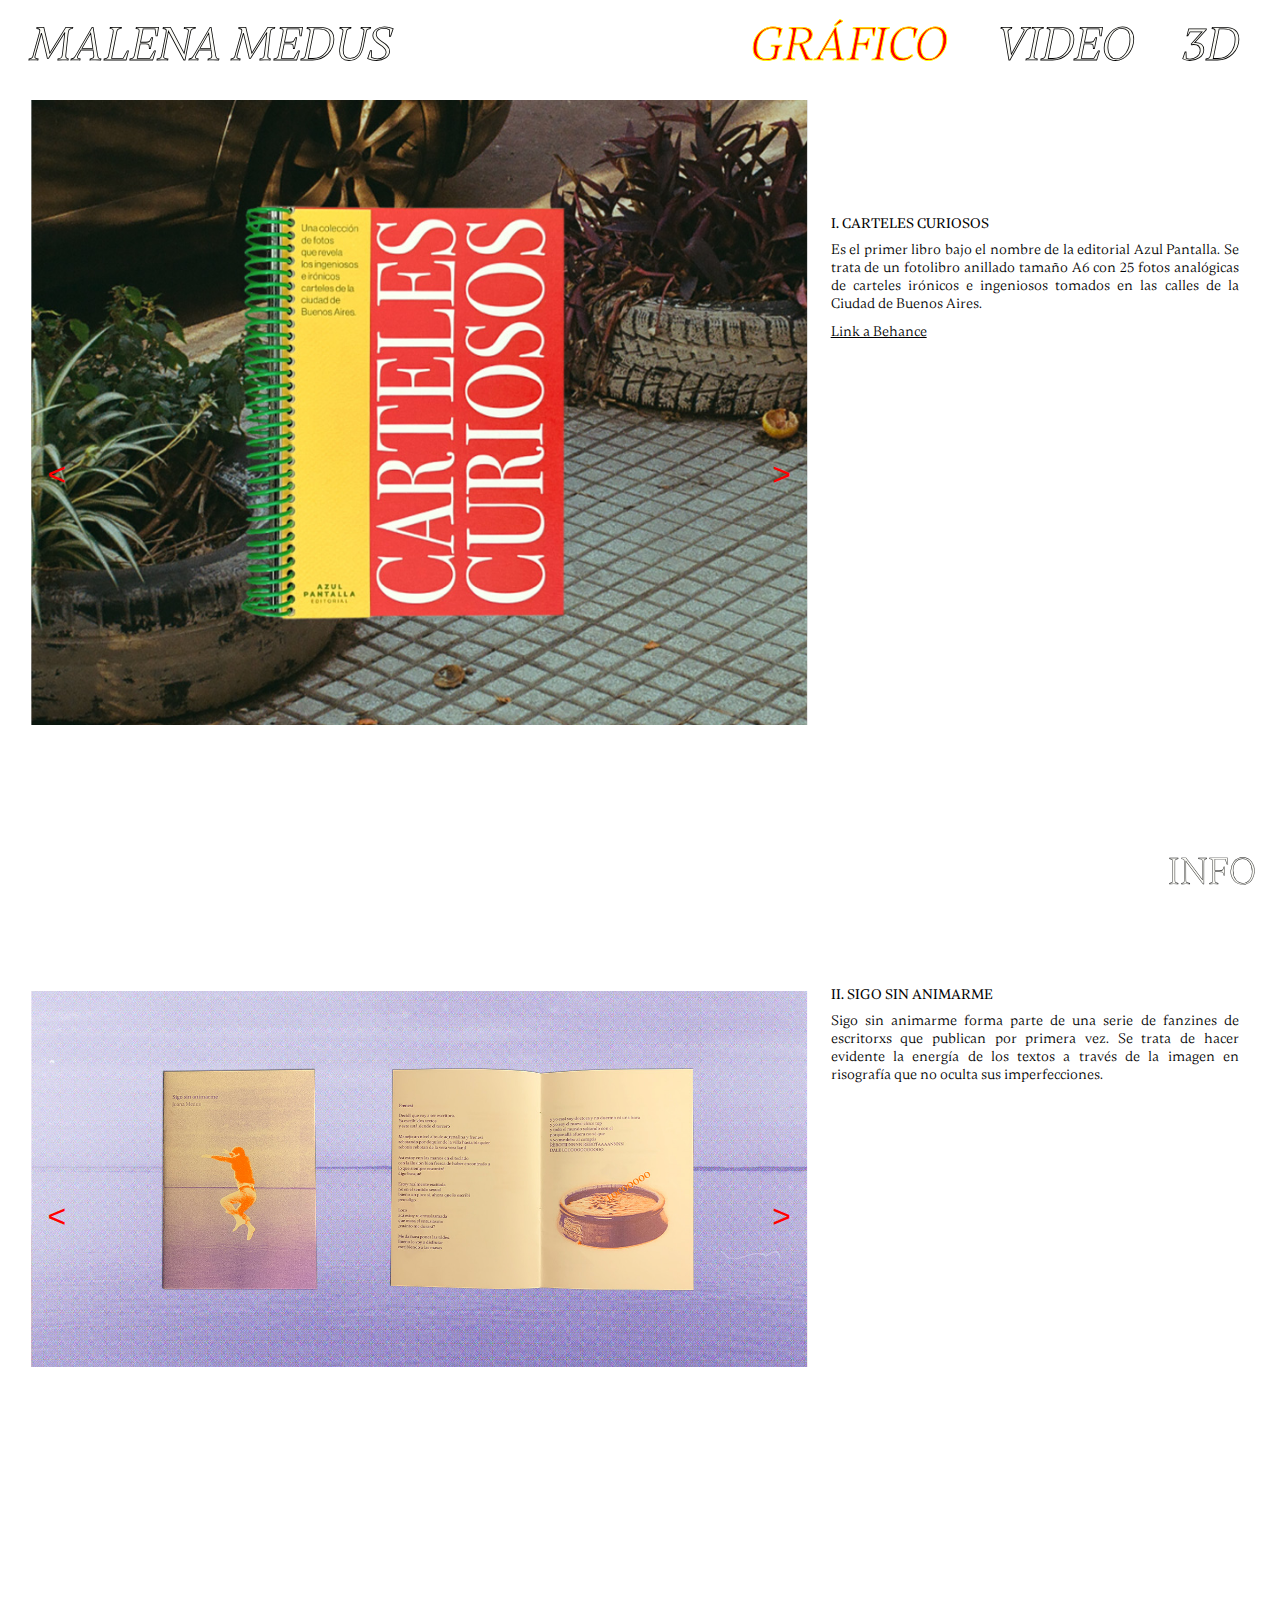
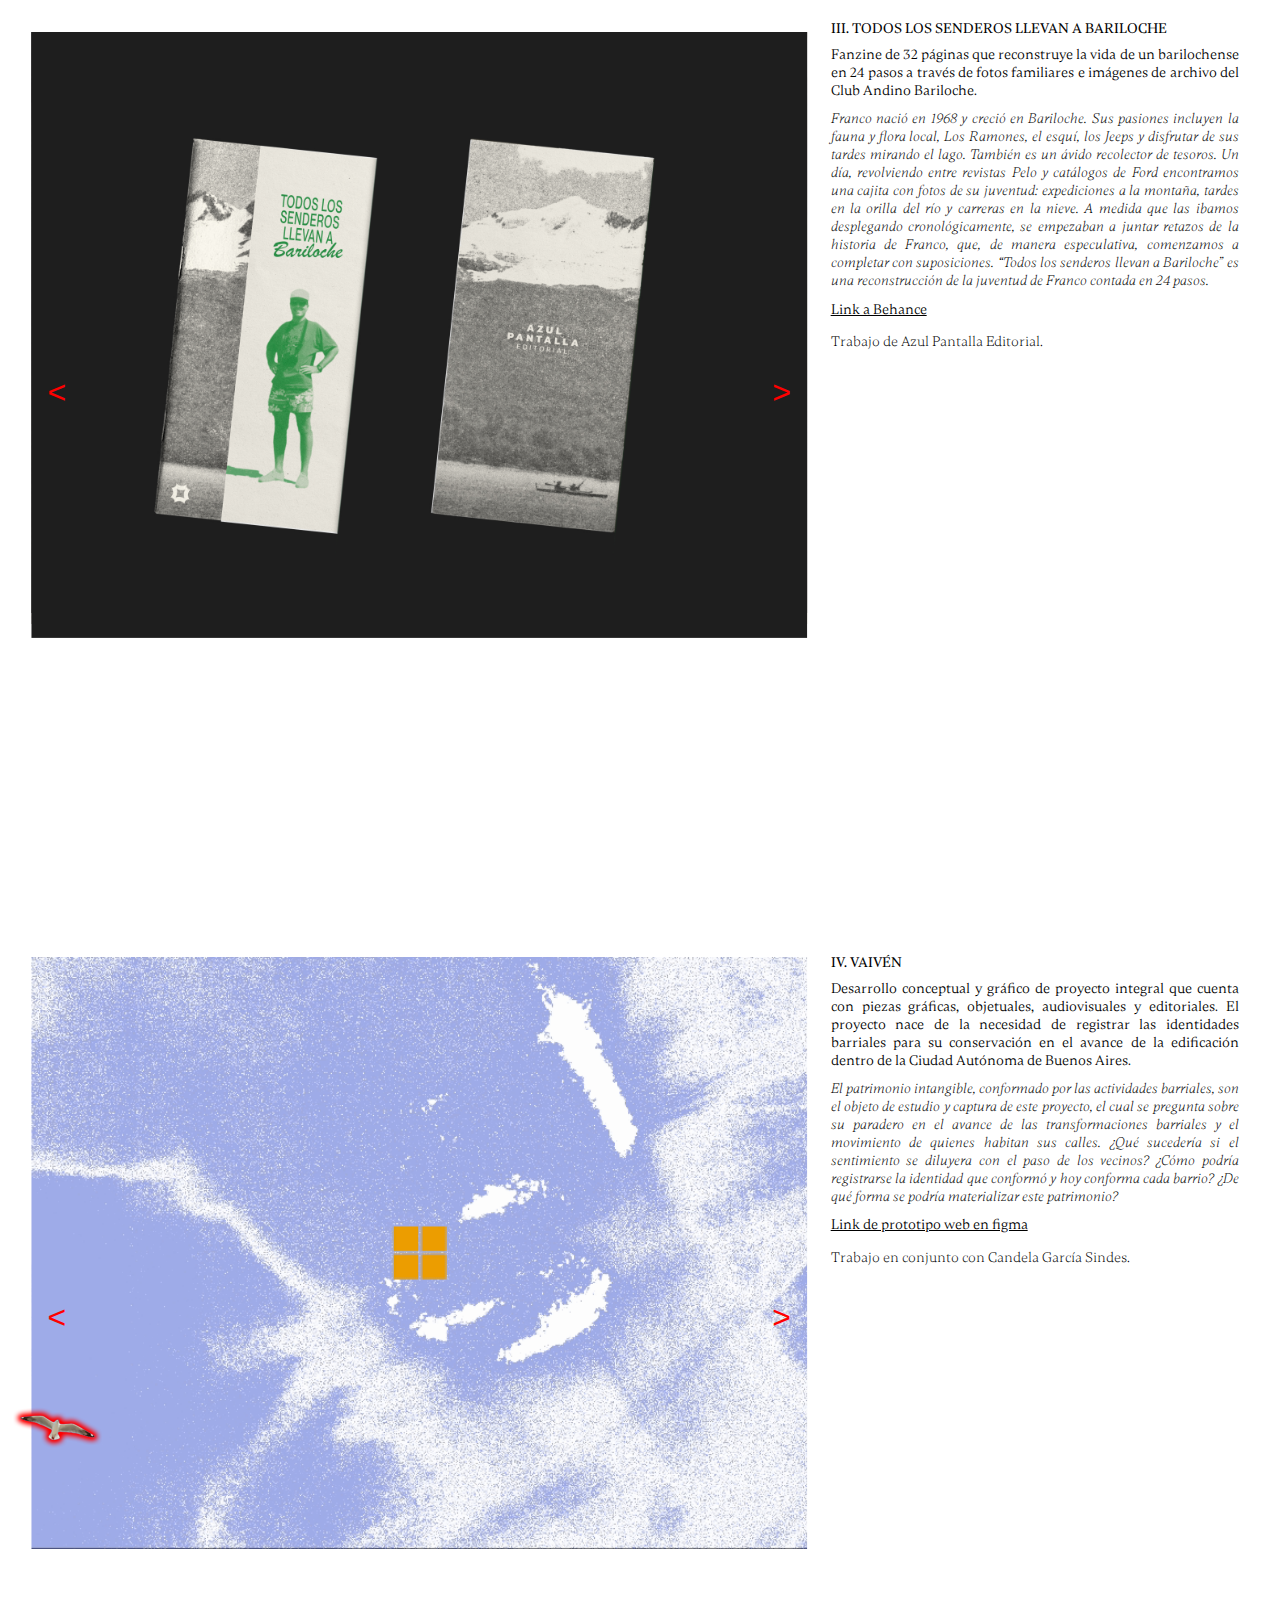
==== commit e39b7102: "Update carteles.html" ====
--- a/pages/carteles.html
+++ b/pages/carteles.html
@@ -85,7 +85,7 @@
    
          
          
-        <img src="imagenes2/INTERIORDOBLADO.gif" alt="" width="100%" >
+        <img src="imagenes2/interiordoblado.gif" alt="" width="100%" >
         
     
         <img src="imagenes2/bari3.jpg" alt=""width="100%" >
@@ -304,4 +304,4 @@
     </div>
 </body>
 
-</html>+</html>
--- a/pages/estiloscarteles.css
+++ b/pages/estiloscarteles.css
@@ -765,7 +765,7 @@
 }
 .maindos{
     grid-area: main2;
-    margin-top: 205%;
+    margin-top: 208%;
     width: 90%;
     margin-left: 6%;
     /* background-color: aqua; */   
@@ -774,7 +774,7 @@
 .maintres{
     grid-area: main2;
     /* background-color: aqua;    */
-    margin-top: 340%;
+    margin-top: 350%;
     width: 90%;
     height: 10%;
     margin-left: 6%;
@@ -831,11 +831,11 @@
             }
         
             .carousel .prev {
-                left:10px;
+                left:5px;
         
               }
               .carousel .next {
-                right: 10px;
+                right: 5px;
               }
 
           .carousel .prev:hover {
@@ -897,7 +897,7 @@
         justify-content: center;
         position: relative;
         overflow: clip;
-        margin-top: -133%;
+        margin-top: -143%;
         margin-left: 0%;
         box-sizing: border-box;
         border: 10px;
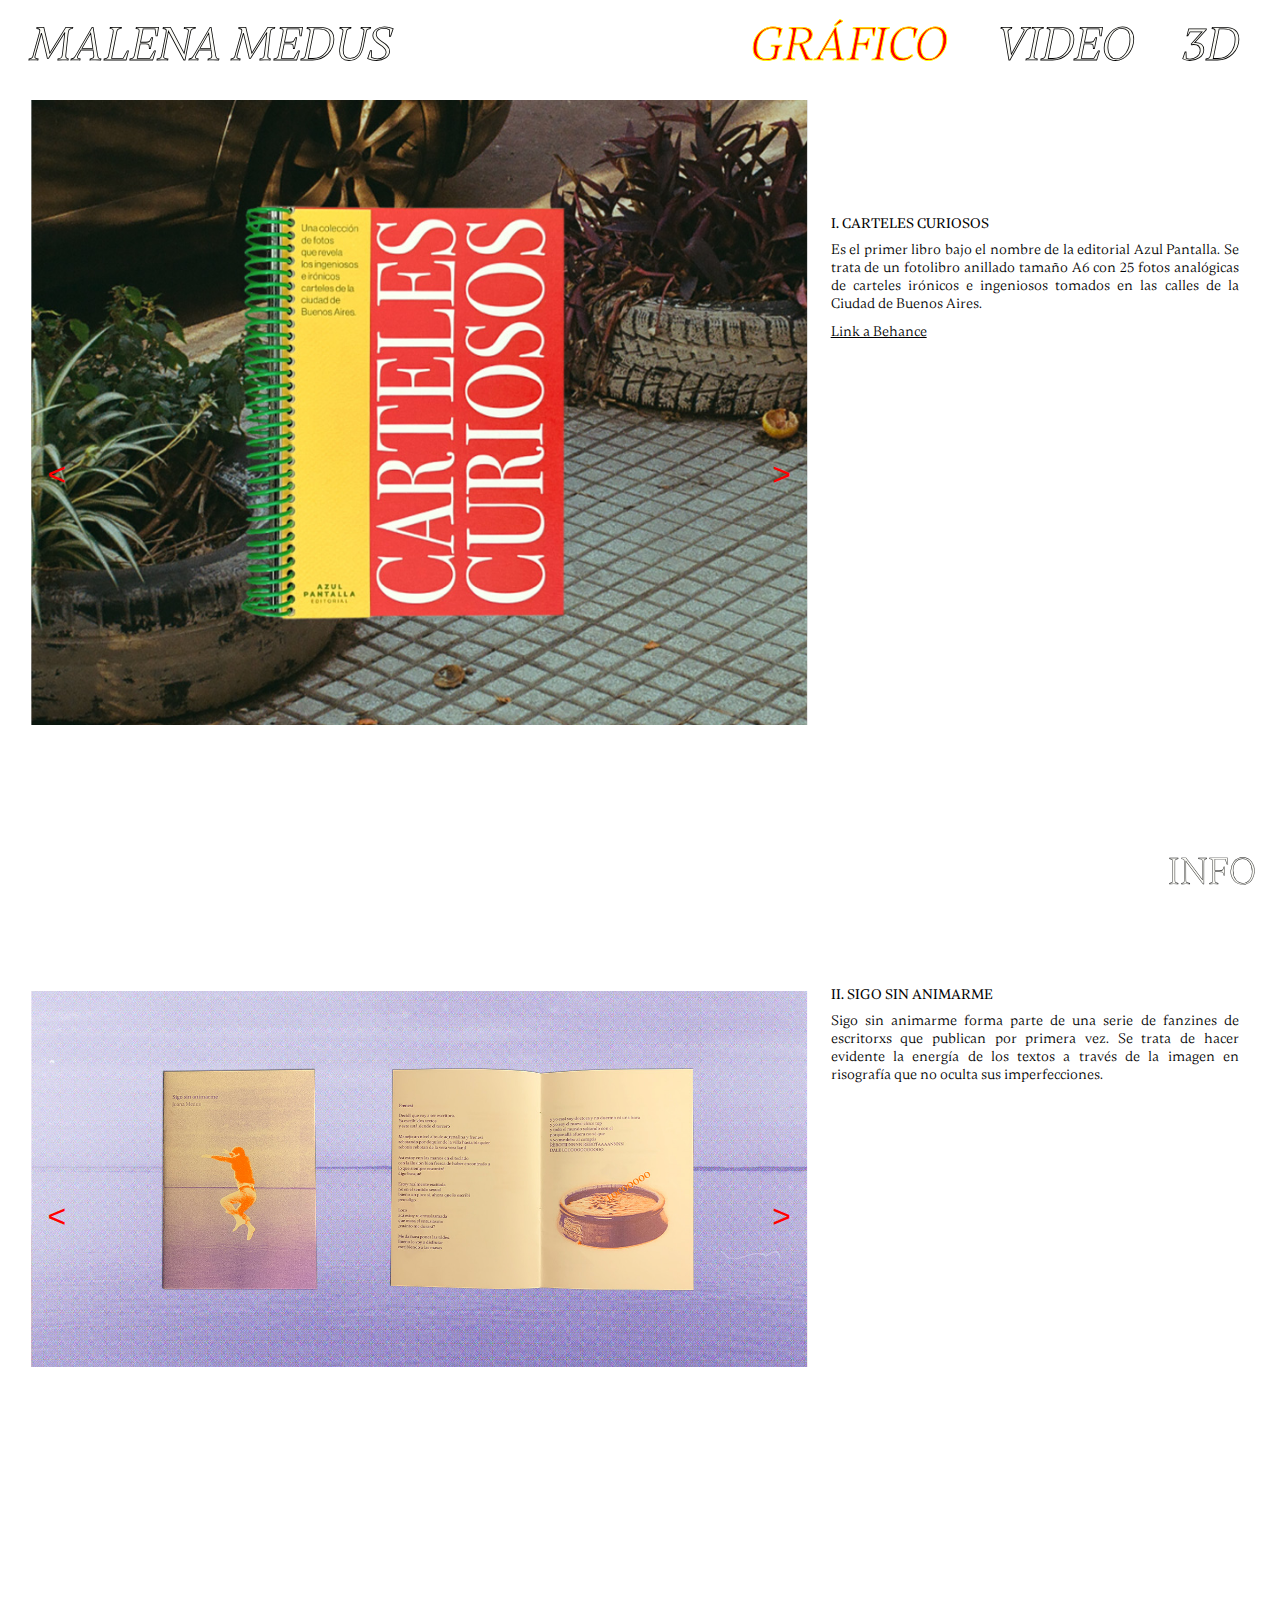
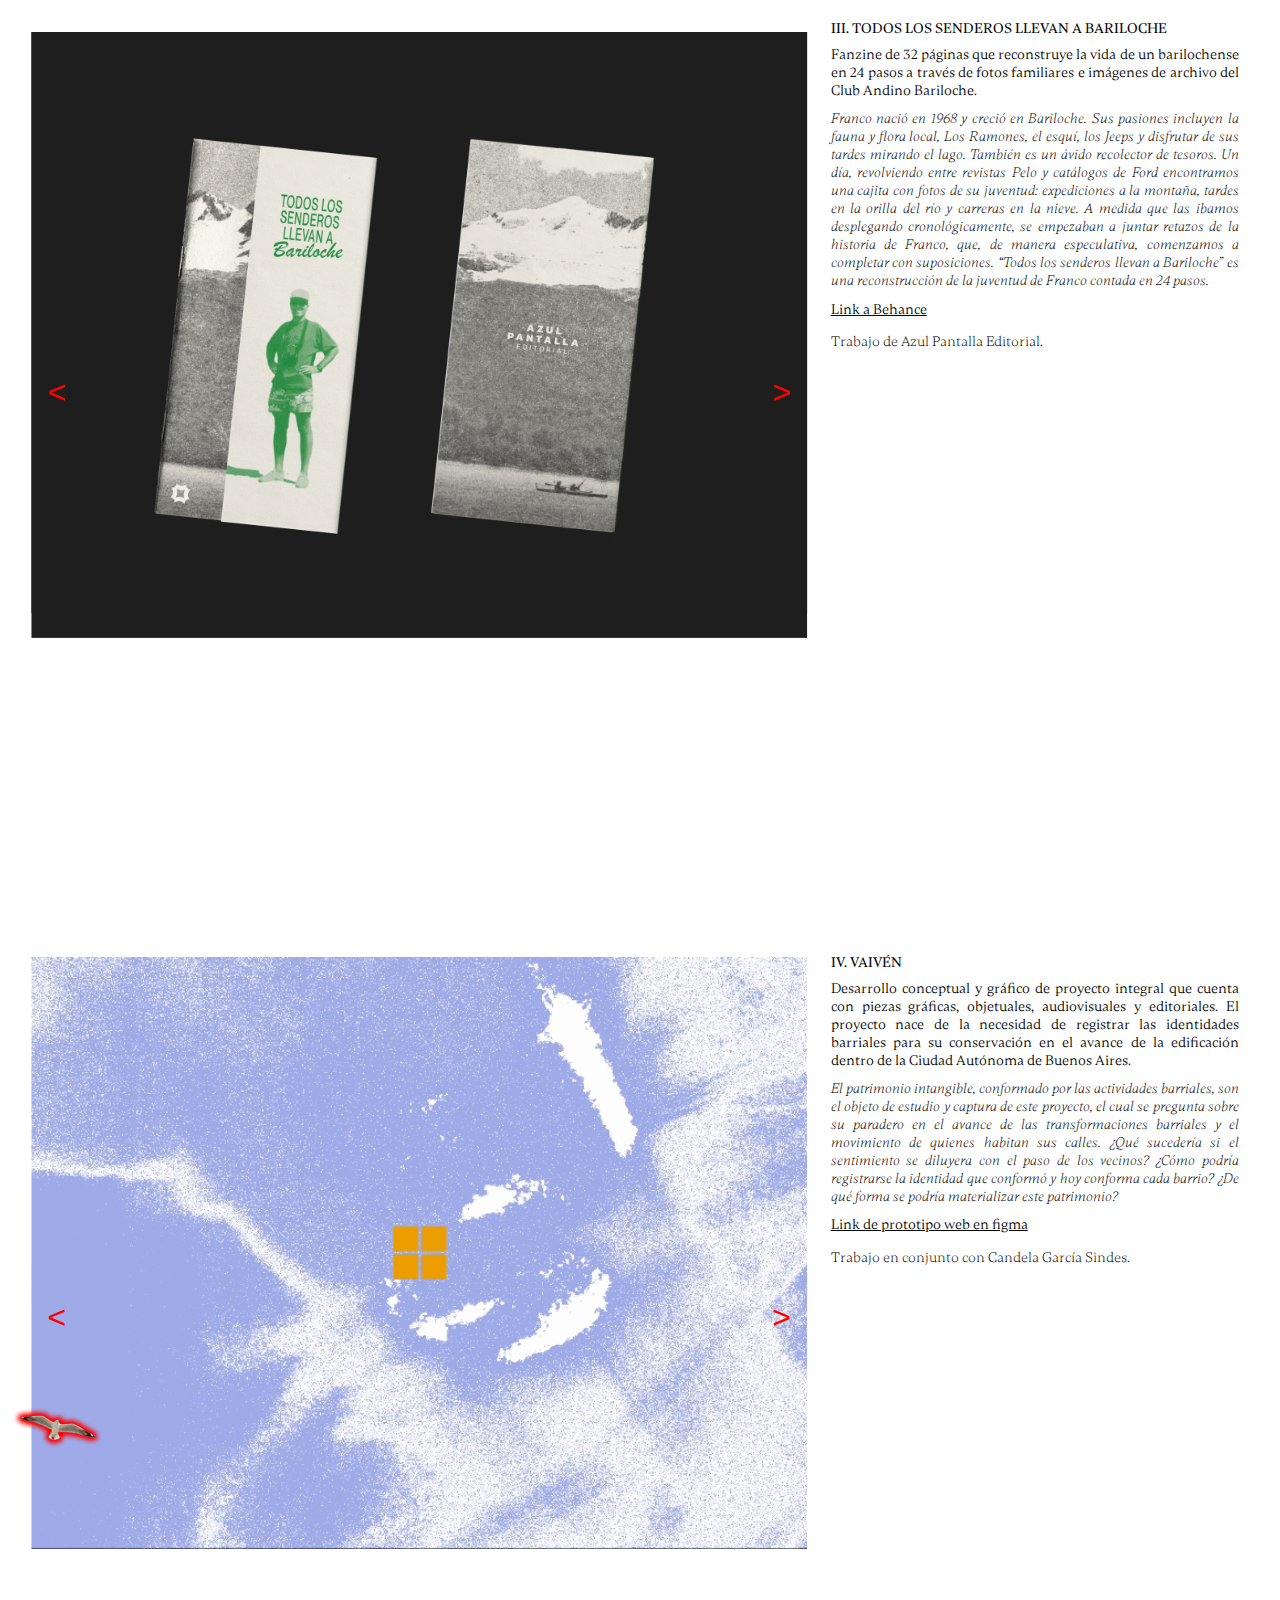
==== commit c4cb03a1: "Add files via upload" ====
--- a/pages/carteles.html
+++ b/pages/carteles.html
@@ -59,7 +59,7 @@
                 <!-- <p class="parrafo2">Trabajo de Azul Pantalla Editorial.</p> -->
                 
             </main> 
-  
+        
  <main class="main2">
 <div class="carousel2">
     
@@ -85,7 +85,7 @@
    
          
          
-        <img src="imagenes2/interiordoblado.gif" alt="" width="100%" >
+        <img src="imagenes2/INTERIORDOBLADO.gif" alt="" width="100%" >
         
     
         <img src="imagenes2/bari3.jpg" alt=""width="100%" >
@@ -304,4 +304,4 @@
     </div>
 </body>
 
-</html>
+</html>--- a/pages/estiloscarteles.css
+++ b/pages/estiloscarteles.css
@@ -38,15 +38,9 @@
     position: relative;
     min-height: 100vh;
 }
-.wrapper {
-    display: flex;   
-    flex-wrap: wrap;
-}
-
-.carousel, .mainuno {
-    flex: 1;
-}
+
 a:link{ text-decoration: none;}
+
 header { 
     grid-area: header;
     display: flex;
@@ -754,54 +748,98 @@
     
 }
 
-
-   .mainuno{
-    grid-area: main2;
-    margin-top: 82%;
-    width: 90%;
-    margin-left: 6%;
+.main {
+    grid-area: main;
+    position: relative;
+    margin-top: 50%;
+    width: 100%;
+    margin-left: 1%;
+    z-index: 0;
     /* background-color: aqua; */ 
       
 }
+   .mainuno{
+    grid-area: mainuno;
+    position: absolute;
+    width: 87%;
+    margin-top: 77%;
+    margin-left: 6%;
+    z-index: 1;
+    background-color: aqua; 
+      
+}
+.main2{
+    grid-area: main2;
+    margin-top: 210%;
+    width: 100%;
+    margin-left: 1%;
+    /* background-color: aqua; */   
+}
+
 .maindos{
-    grid-area: main2;
-    margin-top: 208%;
-    width: 90%;
+    grid-area: mainuno;
+    position: absolute;
+    width: 87%;
+    margin-top: 190%;
     margin-left: 6%;
-    /* background-color: aqua; */   
-}
+    z-index: 1;
+    background-color: aqua; 
+      
+} 
+
+.main3{
+    grid-area: main3;
+    /* background-color: aqua;    */
+    margin-top: 410%;
+    width: 100%;
+    height: 10%;
+    margin-left: 1%;
+} 
 
 .maintres{
-    grid-area: main2;
+    grid-area: mainuno;
+    position: absolute;
+    width: 87%;
+    margin-top: 322%;
+    margin-left: 6%;
+    z-index: 1;
+    background-color: aqua; 
+}
+
+.main4{
+    grid-area: main4;
     /* background-color: aqua;    */
-    margin-top: 350%;
-    width: 90%;
+    margin-top: 35%;
+    width: 100%;
     height: 10%;
+    margin-left: 1%;
+}
+.maincuatro{
+    grid-area: maincuatro;
+    position: absolute;
+    width: 87%;
+    margin-top: 534%;
     margin-left: 6%;
-}
-.maincuatro{
-    grid-area: main2;
-    /* background-color: aqua; */
-    height: 10%;   
-    margin-top: 555%;
-    width: 90%;
-    margin-left: 6%;
-}
+    z-index: 1;
+    background-color: aqua; 
+}
+
+
 
 
    
 
     .carousel {
         width: 90%;
-        height: 300px;
+        height: 260px;
         justify-content: center;
-        position: relative;
+        position: absolute;
         overflow: clip;
-        margin-top: 50%;
-        margin-left: 0%;
+       bottom: 0;
+       z-index: 2;
         box-sizing: border-box;
-        border: 10px;
-        border-color: red;
+        background-color: #f5f558;
+     
      
     
     }
@@ -831,11 +869,11 @@
             }
         
             .carousel .prev {
-                left:5px;
+                left:2px;
         
               }
               .carousel .next {
-                right: 5px;
+                right: 2px;
               }
 
           .carousel .prev:hover {
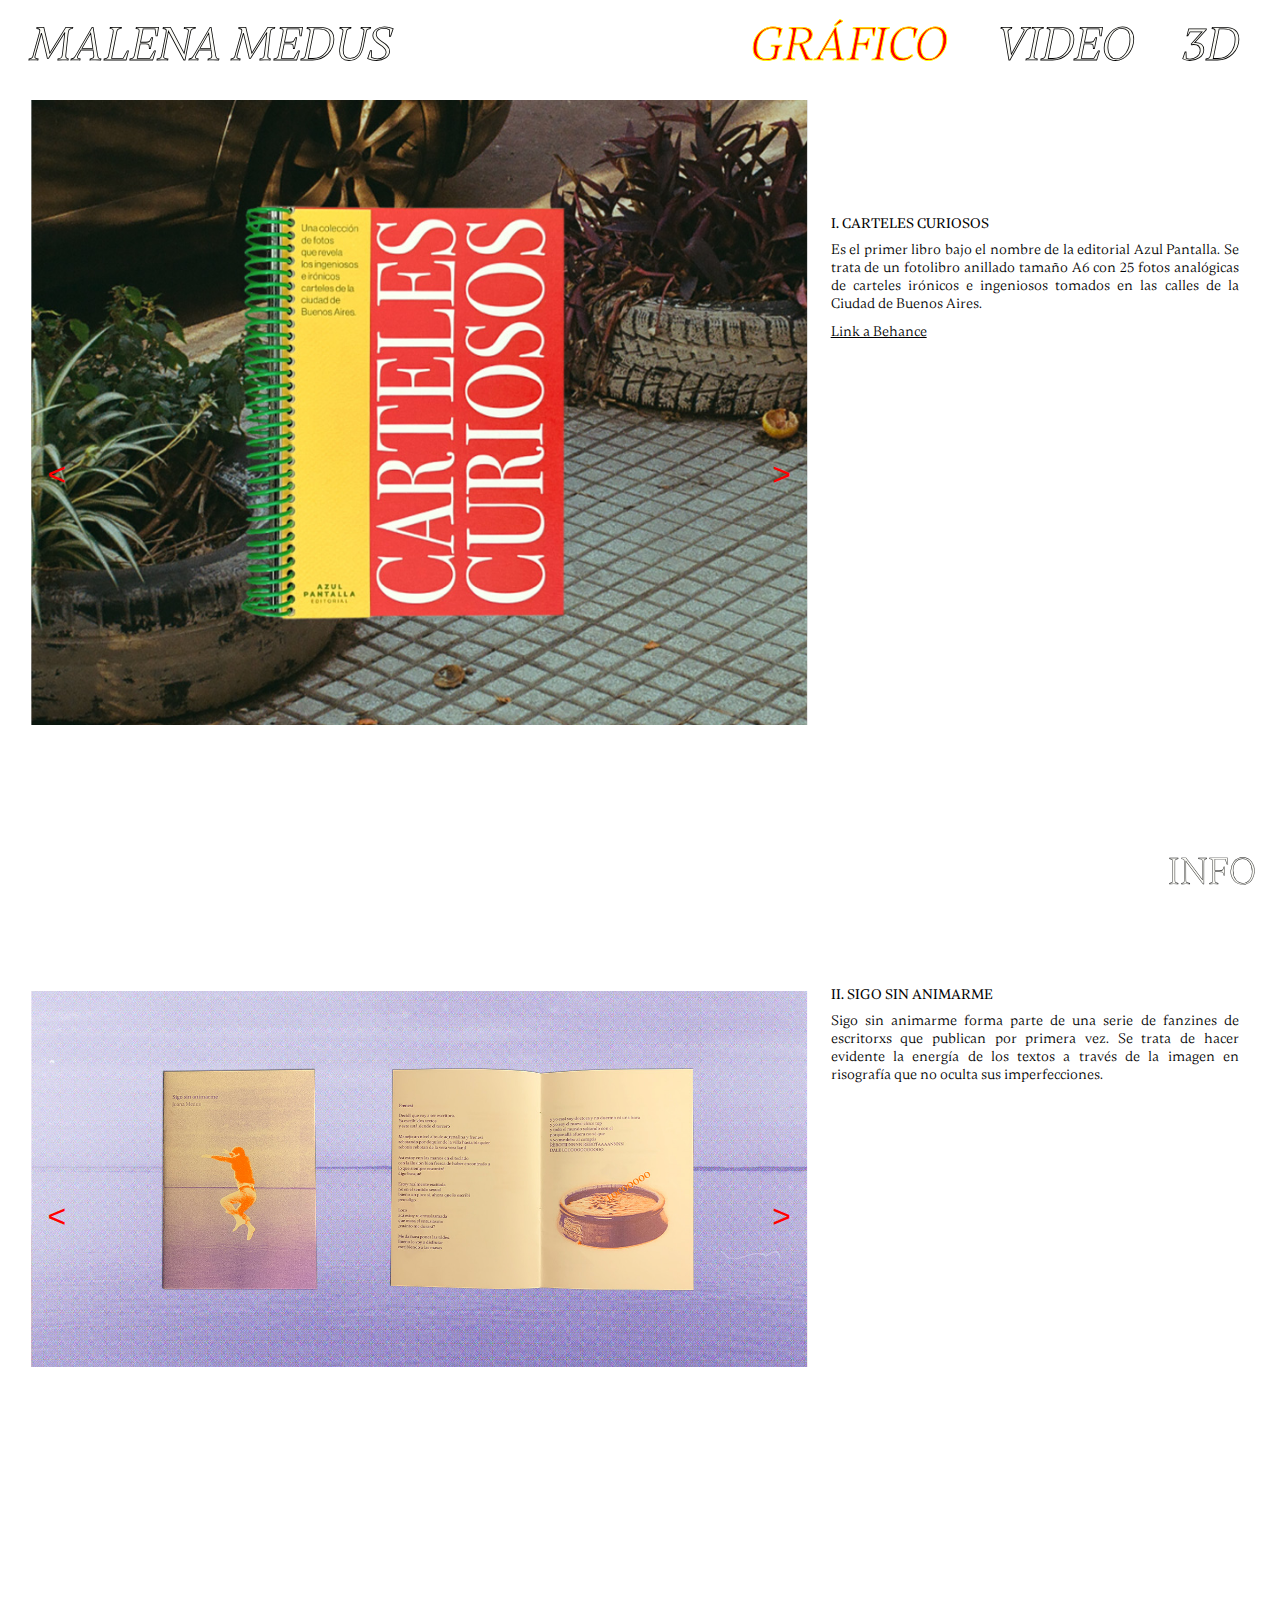
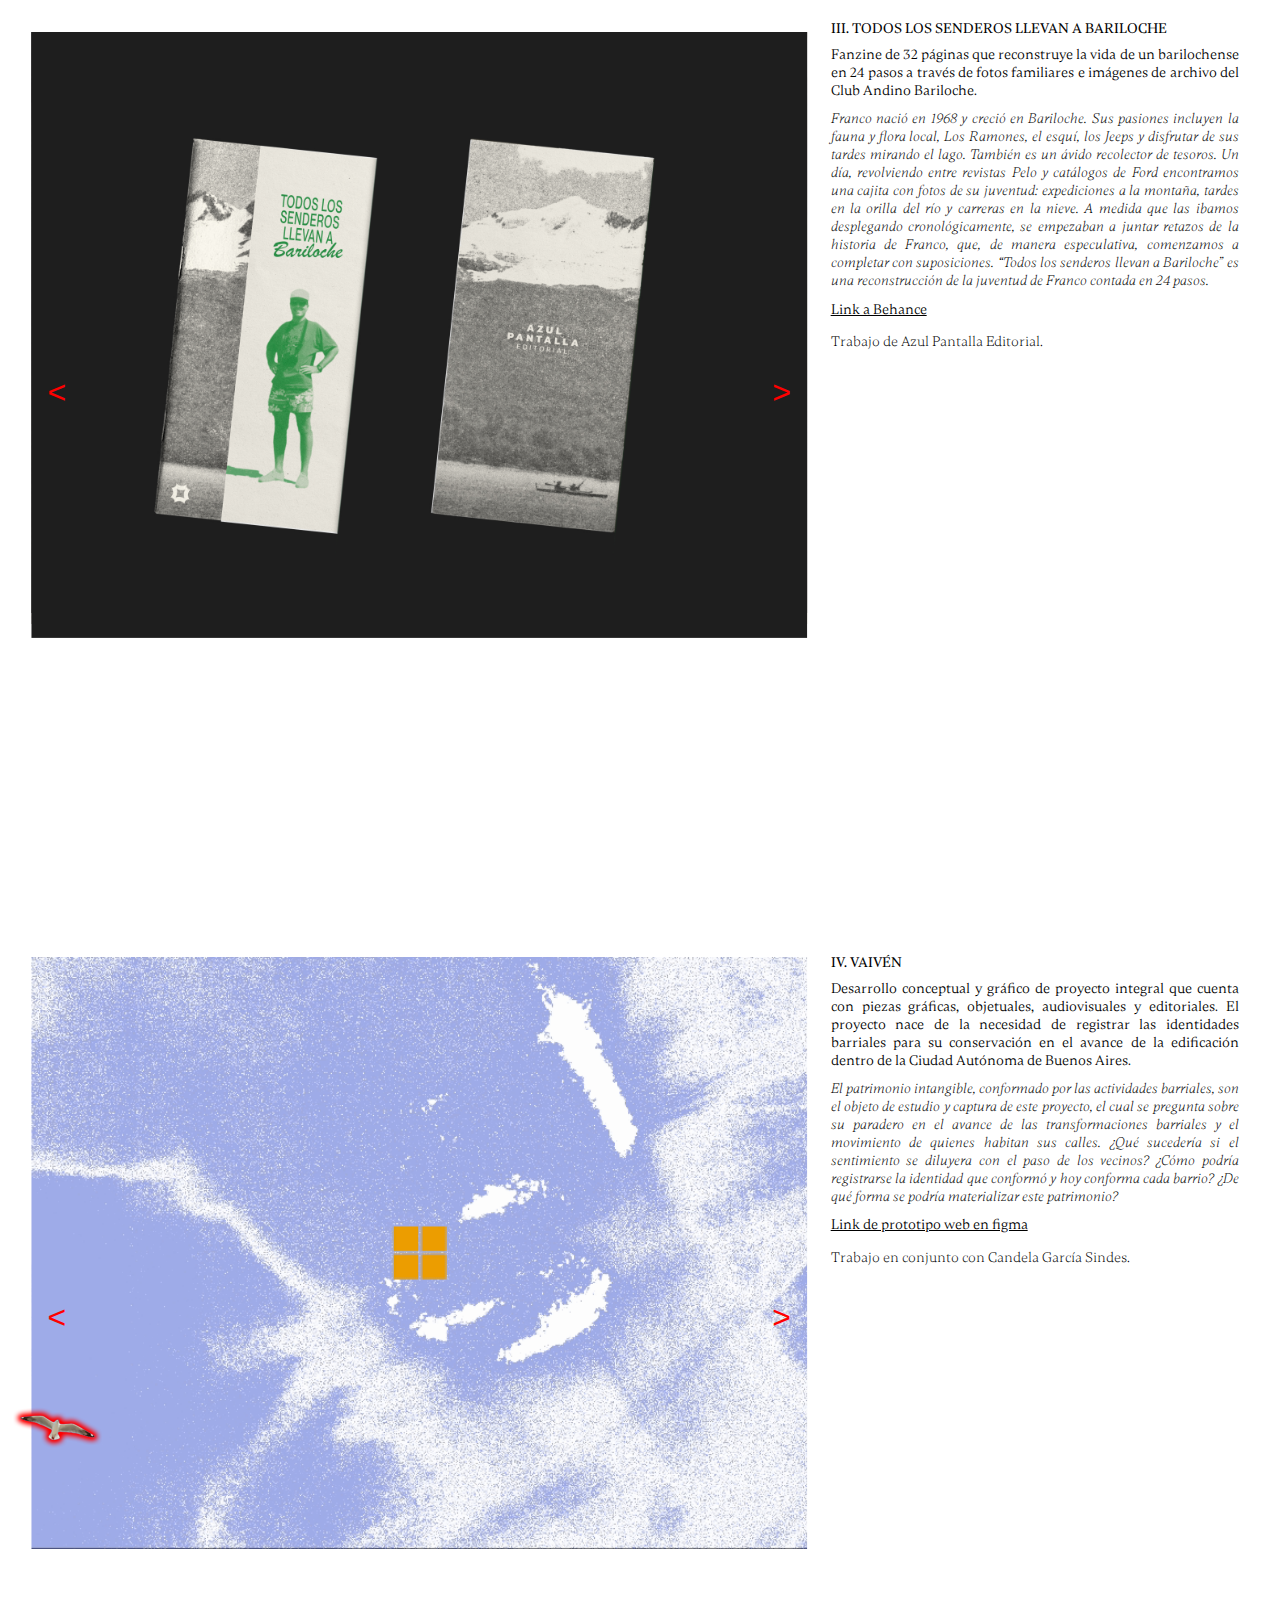
==== commit 02127e7e: "Update carteles.html" ====
--- a/pages/carteles.html
+++ b/pages/carteles.html
@@ -85,7 +85,7 @@
    
          
          
-        <img src="imagenes2/INTERIORDOBLADO.gif" alt="" width="100%" >
+        <img src="imagenes2/interiordoblado.gif" alt="" width="100%" >
         
     
         <img src="imagenes2/bari3.jpg" alt=""width="100%" >
@@ -304,4 +304,4 @@
     </div>
 </body>
 
-</html>+</html>
--- a/pages/estiloscarteles.css
+++ b/pages/estiloscarteles.css
@@ -765,7 +765,7 @@
     margin-top: 77%;
     margin-left: 6%;
     z-index: 1;
-    background-color: aqua; 
+  
       
 }
 .main2{
@@ -783,7 +783,7 @@
     margin-top: 190%;
     margin-left: 6%;
     z-index: 1;
-    background-color: aqua; 
+   
       
 } 
 
@@ -803,7 +803,7 @@
     margin-top: 322%;
     margin-left: 6%;
     z-index: 1;
-    background-color: aqua; 
+
 }
 
 .main4{
@@ -821,7 +821,7 @@
     margin-top: 534%;
     margin-left: 6%;
     z-index: 1;
-    background-color: aqua; 
+ 
 }
 
 
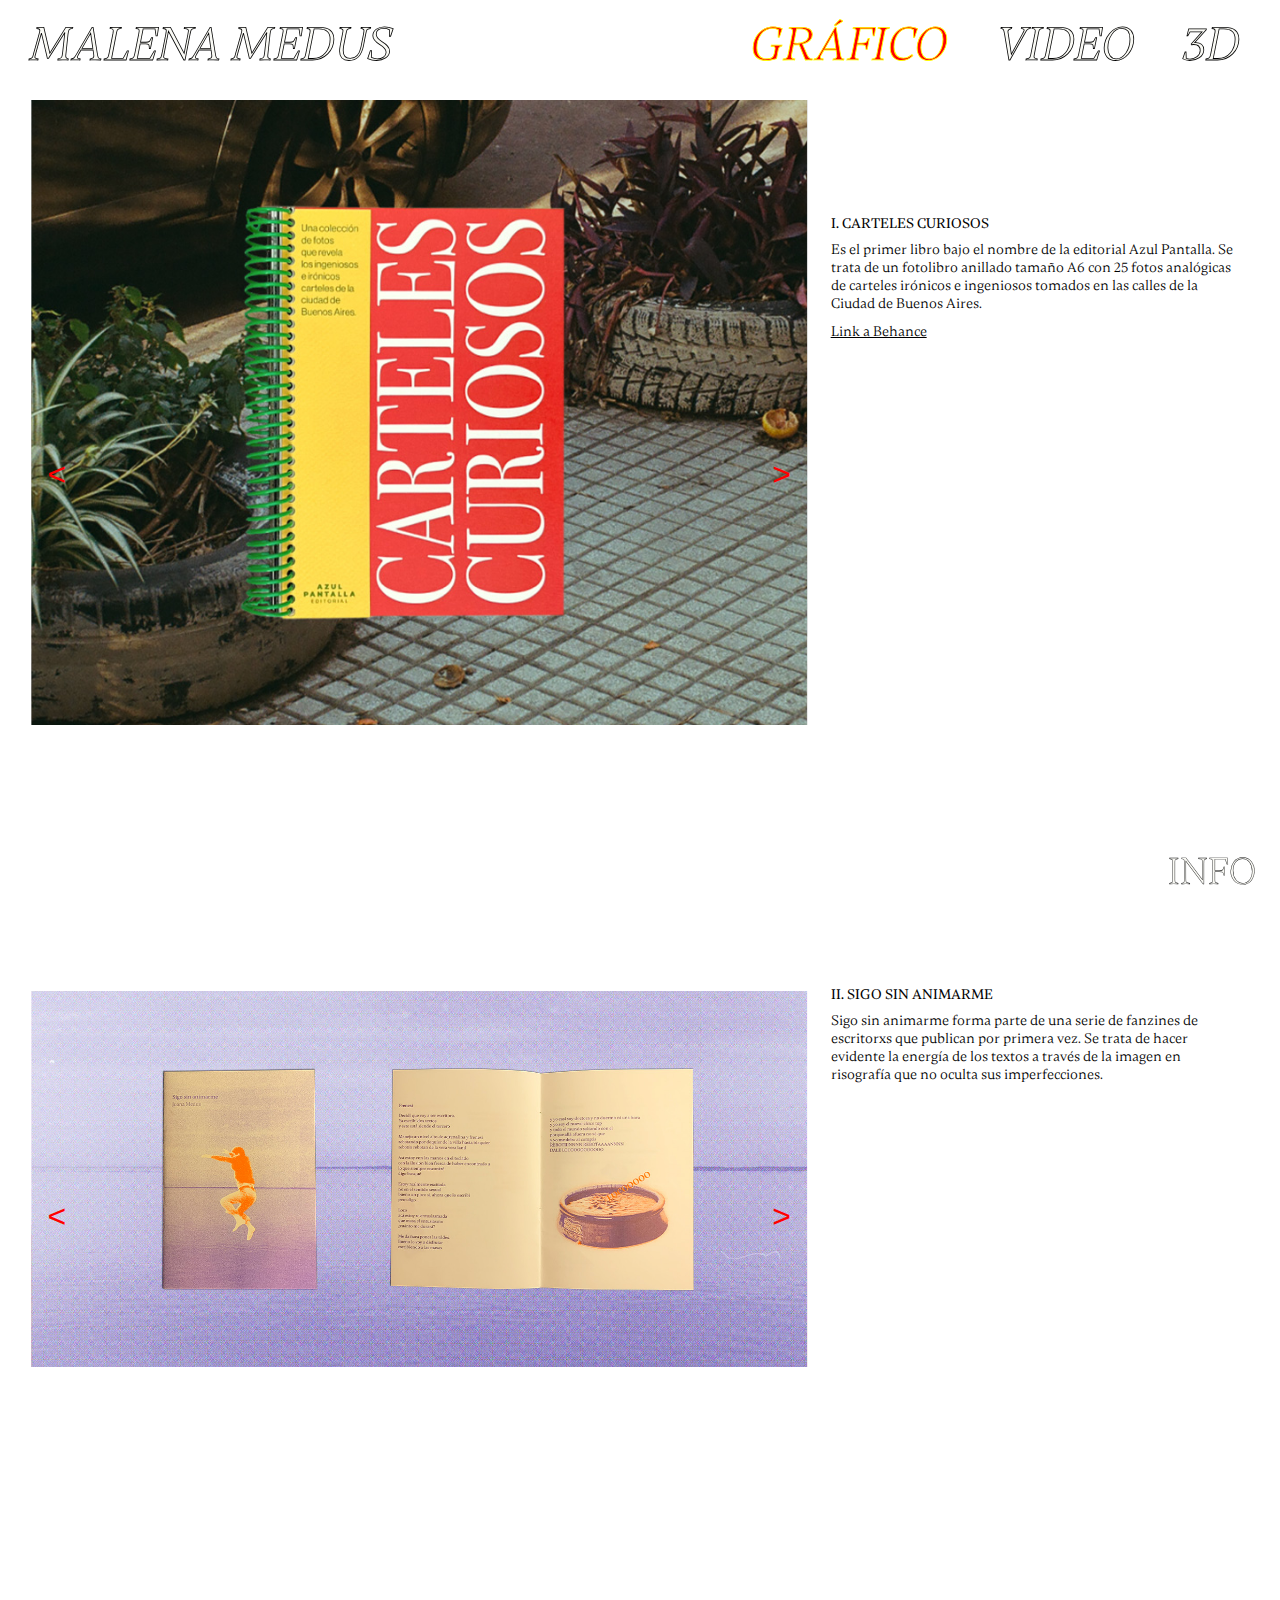
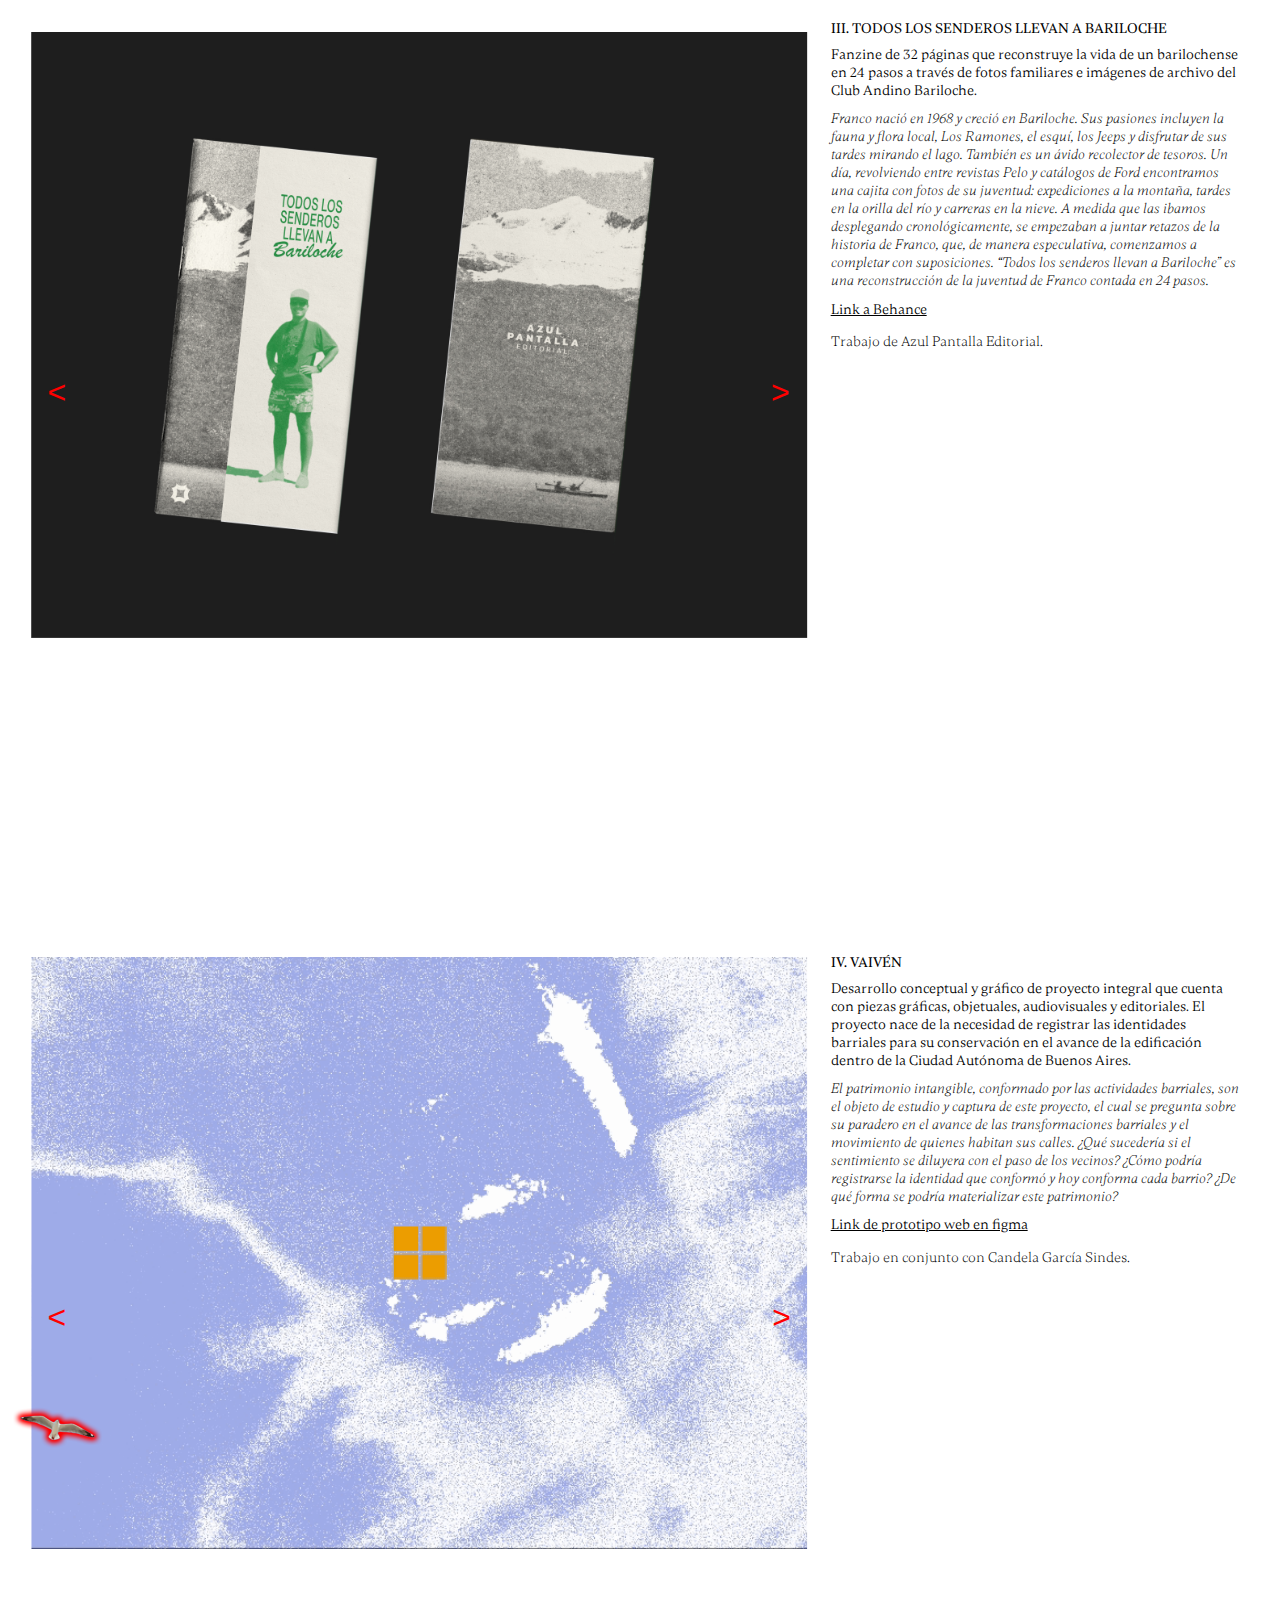
==== commit 62996caa: "Add files via upload" ====
--- a/pages/carteles.html
+++ b/pages/carteles.html
@@ -85,7 +85,7 @@
    
          
          
-        <img src="imagenes2/interiordoblado.gif" alt="" width="100%" >
+        <img src="imagenes2/INTERIORDOBLADO.gif" alt="" width="100%" >
         
     
         <img src="imagenes2/bari3.jpg" alt=""width="100%" >
@@ -304,4 +304,4 @@
     </div>
 </body>
 
-</html>
+</html>--- a/pages/estiloscarteles.css
+++ b/pages/estiloscarteles.css
@@ -237,15 +237,20 @@
     color: red;
     font-size: 32px;
     cursor: pointer;
+   
+
     
     }
 
     .carousel .prev {
-        left:10px;
+        left: 10px;
+        
+      
 
       }
       .carousel .next {
         right: 10px;
+
       }
       .carousel .prev:hover {
         left:10px;
@@ -299,6 +304,7 @@
         color: red;
         font-size: 32px;
         cursor: pointer;
+       
         
         }
     
@@ -360,6 +366,7 @@
         color: red;
         font-size: 32px;
         cursor: pointer;
+        width: 1%;
         
         }
     
@@ -368,15 +375,15 @@
     
           }
           .carousel4 .next4 {
-            right: 10px;
+            right: 30px;
           }
           .carousel4 .prev4:hover {
-            left:10 px;
+            left:10px;
             color: yellow;
     
           }
           .carousel4 .next4:hover {
-            right: 10px;
+            right: 30px;
             color: yellow;
           }
     
@@ -523,7 +530,7 @@
     font-family: miFuente2;
     font-size: 0.9em;
     font-weight: 200;
-    text-align: justify;
+    text-align: left;
 }
 .parrafo2{
     font-family: miFuente3;
@@ -536,7 +543,7 @@
      font-family: miFuente5;
      font-size: 0.9em;
      font-weight: 200;
-     text-align: justify;
+     text-align:left;
  }
 
 .link{
@@ -765,7 +772,7 @@
     margin-top: 77%;
     margin-left: 6%;
     z-index: 1;
-  
+    
       
 }
 .main2{
@@ -783,7 +790,7 @@
     margin-top: 190%;
     margin-left: 6%;
     z-index: 1;
-   
+  
       
 } 
 
@@ -803,7 +810,7 @@
     margin-top: 322%;
     margin-left: 6%;
     z-index: 1;
-
+   
 }
 
 .main4{
@@ -821,7 +828,7 @@
     margin-top: 534%;
     margin-left: 6%;
     z-index: 1;
- 
+   
 }
 
 
@@ -835,8 +842,8 @@
         justify-content: center;
         position: absolute;
         overflow: clip;
-       bottom: 0;
-       z-index: 2;
+        bottom: 0;
+        z-index: 2;
         box-sizing: border-box;
         background-color: #f5f558;
      
@@ -865,24 +872,27 @@
             color: red;
             font-size: 32px;
             cursor: pointer;
+           
+            width: 0.1%;
+            /* background-color: green; */
             
             }
         
             .carousel .prev {
-                left:2px;
+                left:-25px;
         
               }
               .carousel .next {
-                right: 2px;
+                right: -5px;
               }
 
           .carousel .prev:hover {
-            left:5px;
+            left:-25px;
             color: #f5f558;
     
           }
           .carousel .next:hover {
-            right: 5px;
+            right: -5px;
             color: #f5f558;
           }
         
@@ -910,23 +920,25 @@
             color: red;
             font-size: 32px;
             cursor: pointer;
+            width: 0.1%;
+            /* background-color: green; */
             
             }
         
             .carousel2 .prev2 {
-                left:10px;
+                left:-25px;
         
               }
               .carousel2 .next2 {
-                right: 10px;
+                right: -5px;
               }
               .carousel2 .prev2:hover {
-                left:5px;
+                left:-25px;
                 color: yellow;
         
               }
               .carousel2 .next2:hover {
-                right: 5px;
+                right: -5px;
                 color: yellow;
               }
     .carousel3 {
@@ -960,19 +972,19 @@
         }
     
         .carousel3 .prev3 {
-            left:10px;
+            left:-25px;
     
           }
           .carousel3 .next3 {
-            right: 10px;
-          }
-          .carousel3 .prev2:hover {
-            left:5px;
+            right: -20px;
+          }
+          .carousel3 .prev3:hover {
+            left:-25px;
             color: yellow;
     
           }
-          .carousel3 .next2:hover {
-            right: 5px;
+          .carousel3 .next3:hover {
+            right: -20px;
             color: yellow;
           }
 .carousel4 {
@@ -1003,19 +1015,19 @@
     }
 
     .carousel4 .prev4 {
-        left:10px;
+        left:-25px;
 
       }
       .carousel4 .next4 {
-        right: 10px;
+        right: -5px;
       }
-      .carousel4 .prev2:hover {
-        left:5px;
+      .carousel4 .prev4:hover {
+        left:-25px;
         color: yellow;
 
       }
-      .carousel4 .next2:hover {
-        right: 5px;
+      .carousel4 .next4:hover {
+        right: -5px;
         color: yellow;
       }
 
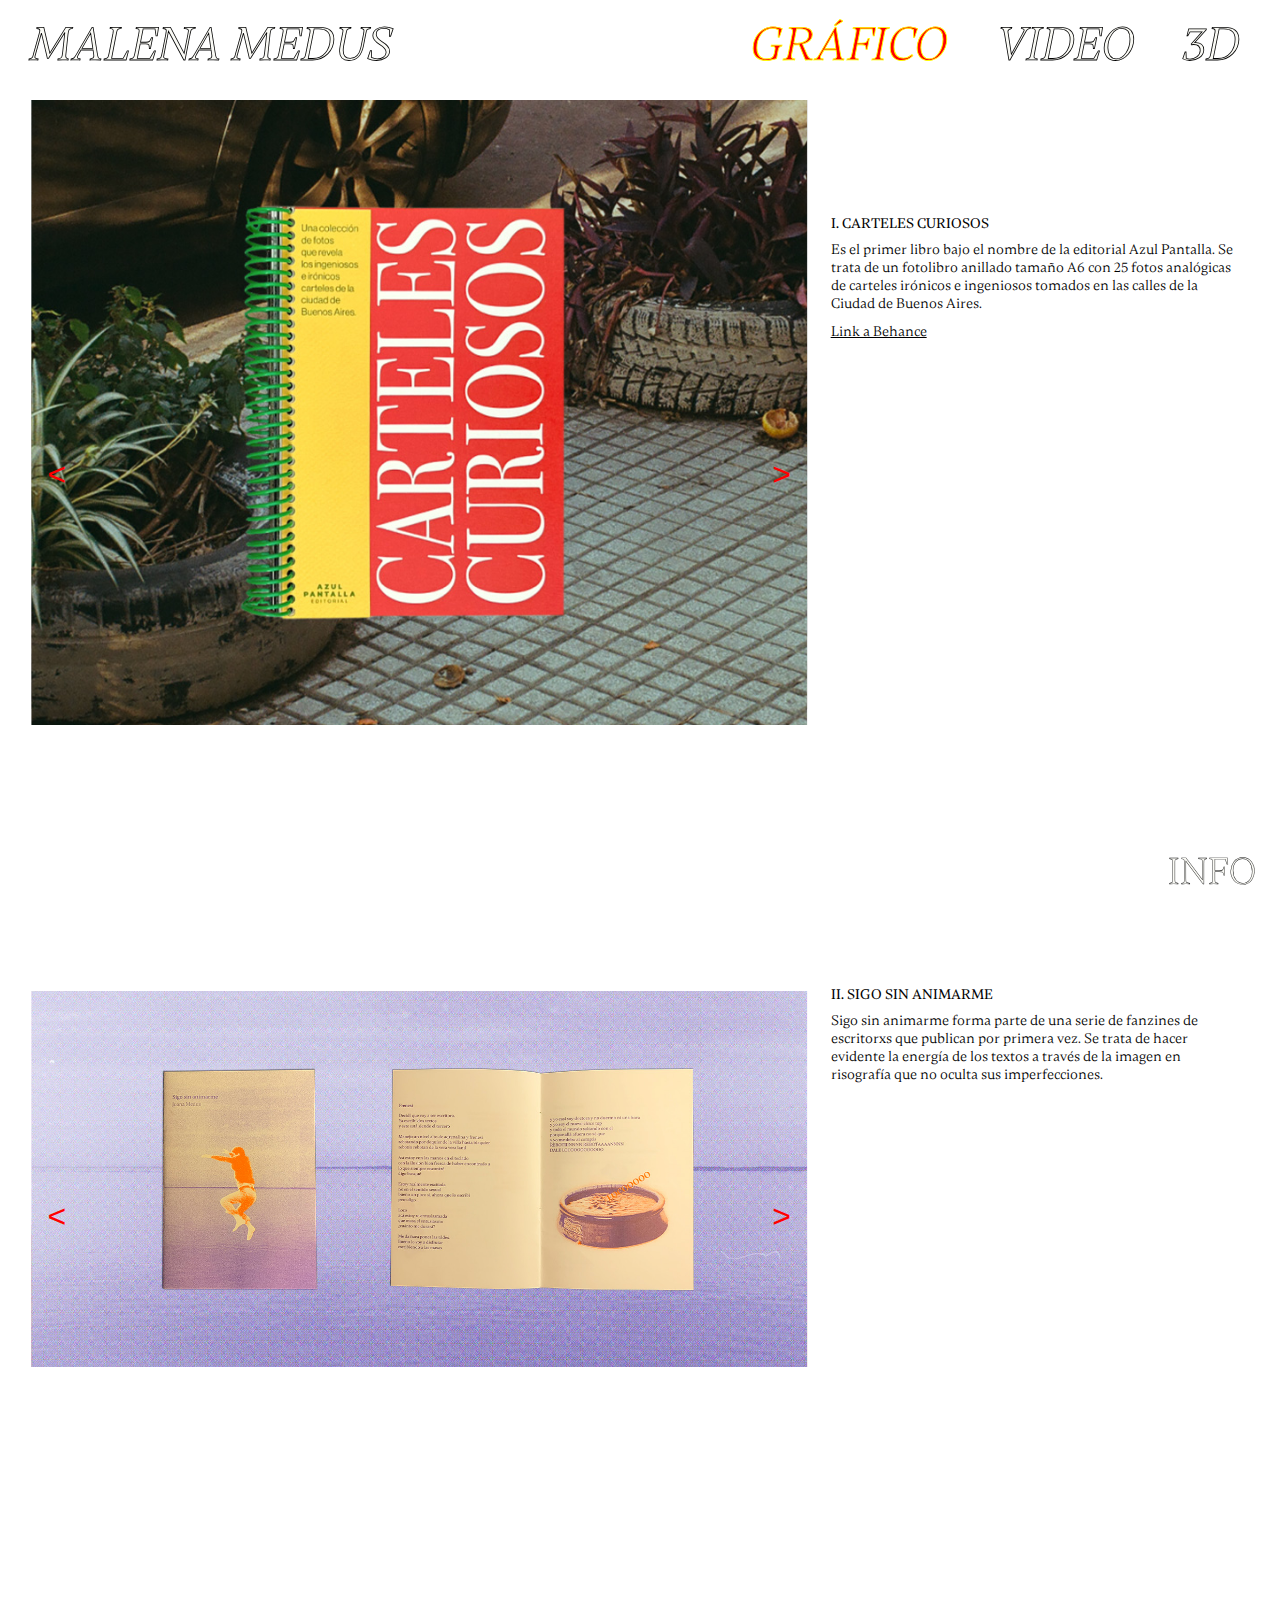
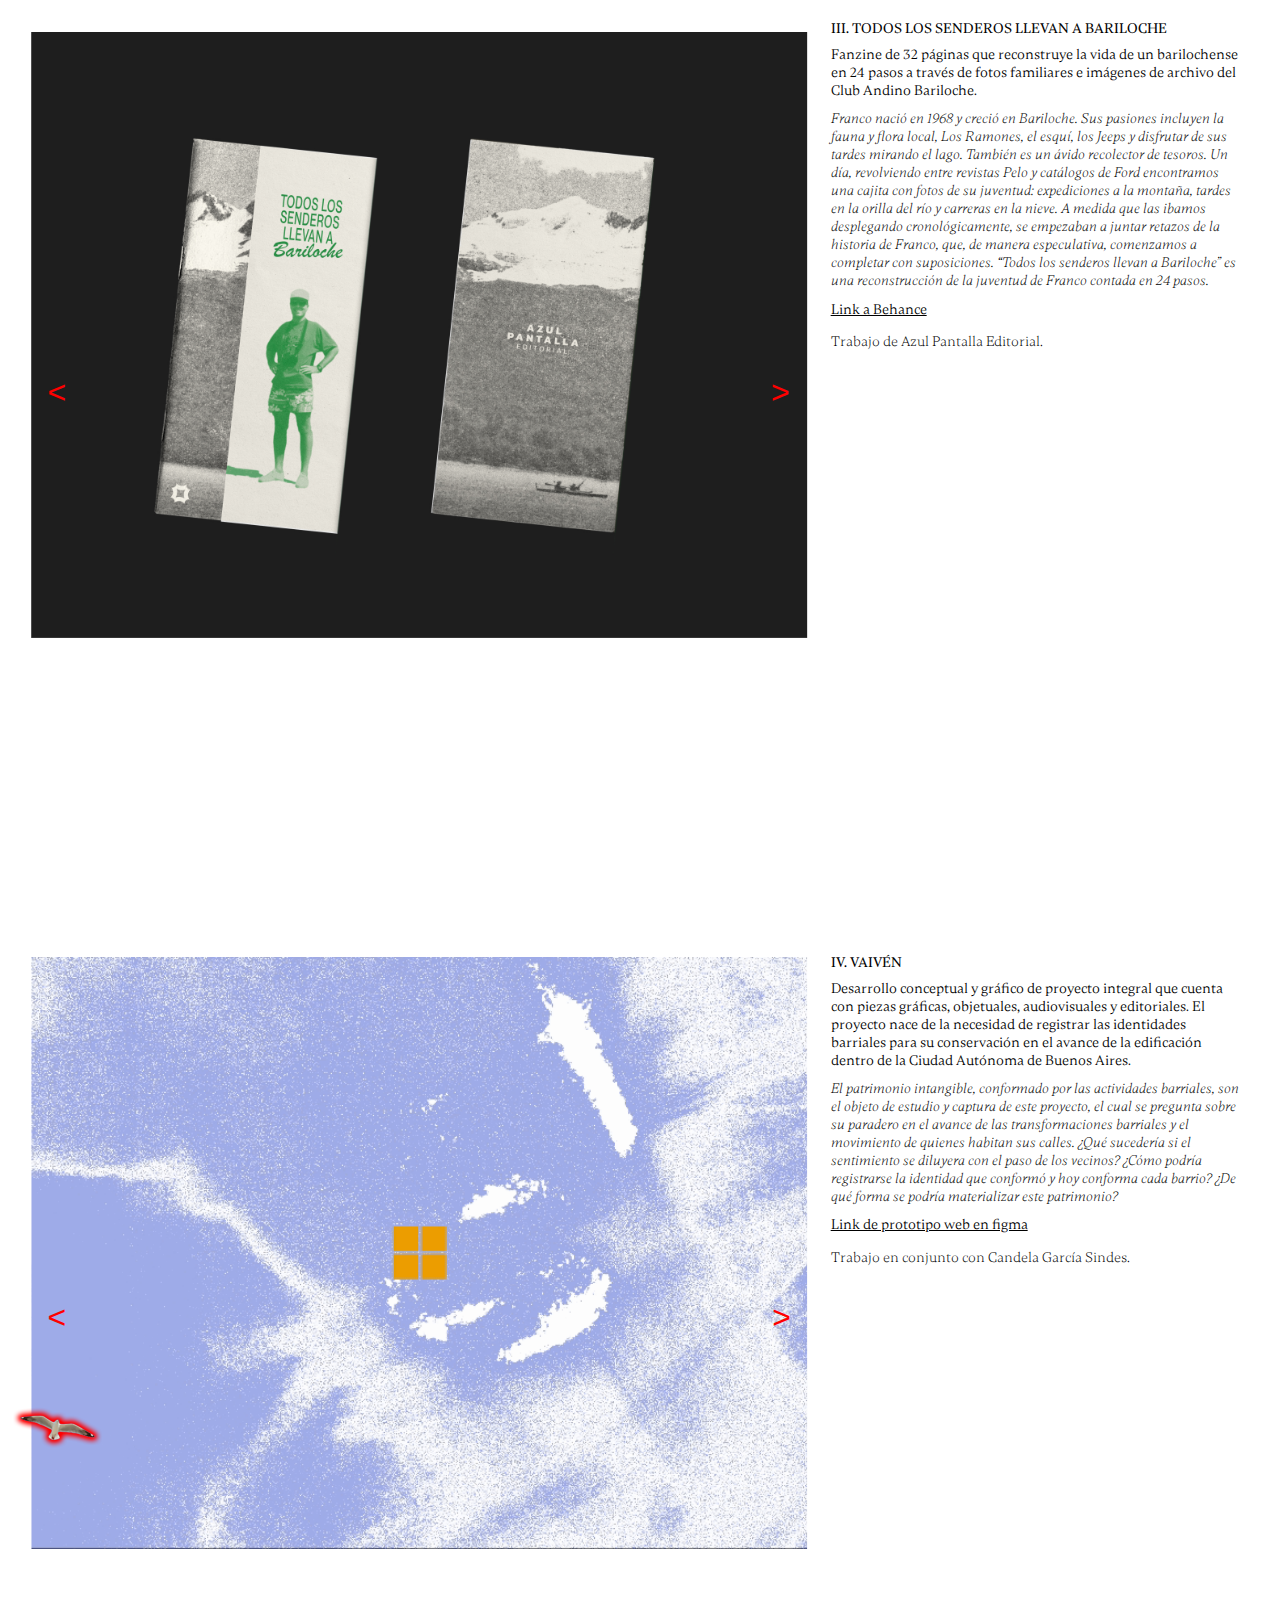
==== commit d3f6f8db: "Update carteles.html" ====
--- a/pages/carteles.html
+++ b/pages/carteles.html
@@ -85,7 +85,7 @@
    
          
          
-        <img src="imagenes2/INTERIORDOBLADO.gif" alt="" width="100%" >
+        <img src="imagenes2/interiordoblado.gif" alt="" width="100%" >
         
     
         <img src="imagenes2/bari3.jpg" alt=""width="100%" >
@@ -304,4 +304,4 @@
     </div>
 </body>
 
-</html>+</html>
